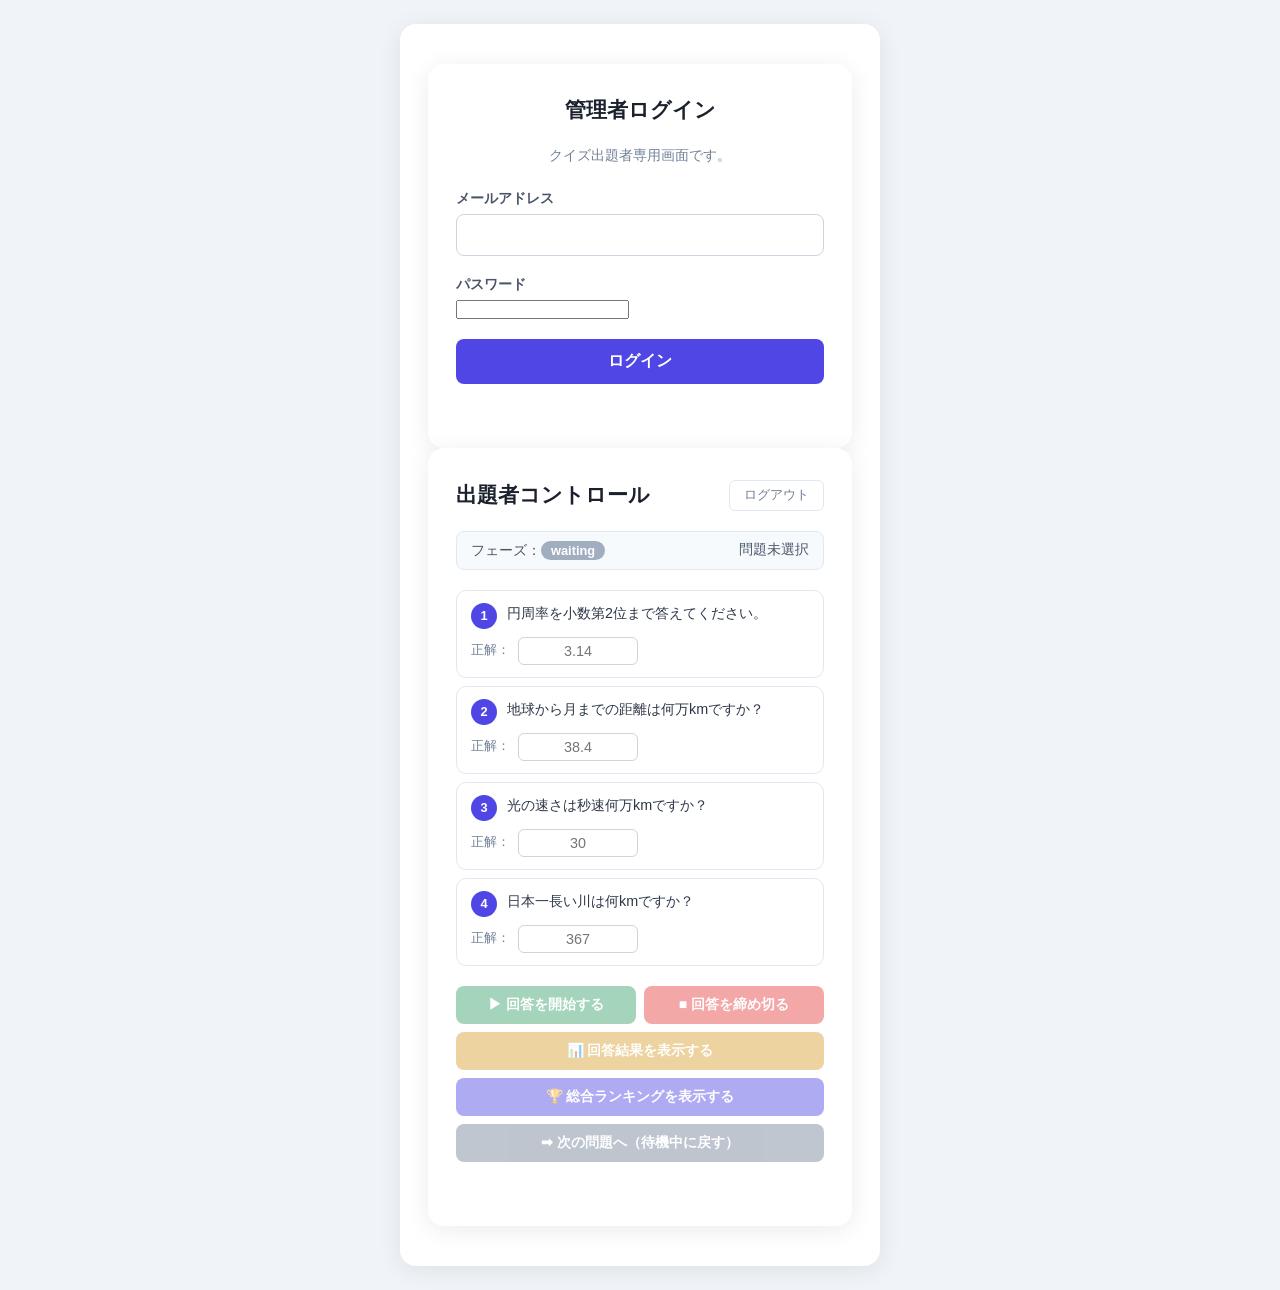
==== admin.html @ 6c7b7434 "ログイン機能" ====
<!DOCTYPE html>
<html lang="ja">
<head>
  <meta charset="UTF-8" />
  <meta name="viewport" content="width=device-width, initial-scale=1.0" />
  <title>クイズ管理</title>
  <link rel="stylesheet" href="style.css" />
</head>
<body>
  <div class="container" style="align-items:flex-start">

    <!-- ログイン画面 -->
    <div id="login-screen" class="admin-wrap">
      <h1>管理者ログイン</h1>
      <p class="sub-text" style="margin-bottom:24px">クイズ出題者専用画面です。</p>
      <form id="login-form" novalidate>
        <div class="field">
          <label for="login-email">メールアドレス</label>
          <input type="email" id="login-email" autocomplete="email" required />
        </div>
        <div class="field">
          <label for="login-password">パスワード</label>
          <input type="password" id="login-password" autocomplete="current-password" required />
        </div>
        <button type="submit" class="btn-primary">ログイン</button>
        <p id="login-error" class="message error" style="margin-top:12px"></p>
      </form>
    </div>

    <!-- 管理コンテンツ（ログイン後に表示） -->
    <div id="admin-content" class="admin-wrap hidden">
      <div class="admin-title-row">
        <h1>出題者コントロール</h1>
        <button id="btn-logout" class="btn-logout">ログアウト</button>
      </div>

      <div class="status-bar">
        <span>フェーズ：<span id="phase-badge" class="phase-badge phase-waiting">waiting</span></span>
        <span id="status-q">問題未選択</span>
      </div>

      <ul class="q-list" id="q-list">
        <li class="q-item" data-num="1" data-text="円周率を小数第2位まで答えてください。">
          <div class="q-item-top">
            <span class="q-num-badge">1</span>
            <span class="q-text-label">円周率を小数第2位まで答えてください。</span>
          </div>
          <div class="correct-input-wrap">
            <label>正解：</label>
            <input type="number" class="correct-val" step="any" placeholder="3.14" />
          </div>
        </li>
        <li class="q-item" data-num="2" data-text="地球から月までの距離は何万kmですか？">
          <div class="q-item-top">
            <span class="q-num-badge">2</span>
            <span class="q-text-label">地球から月までの距離は何万kmですか？</span>
          </div>
          <div class="correct-input-wrap">
            <label>正解：</label>
            <input type="number" class="correct-val" step="any" placeholder="38.4" />
          </div>
        </li>
        <li class="q-item" data-num="3" data-text="光の速さは秒速何万kmですか？">
          <div class="q-item-top">
            <span class="q-num-badge">3</span>
            <span class="q-text-label">光の速さは秒速何万kmですか？</span>
          </div>
          <div class="correct-input-wrap">
            <label>正解：</label>
            <input type="number" class="correct-val" step="any" placeholder="30" />
          </div>
        </li>
        <li class="q-item" data-num="4" data-text="日本一長い川は何kmですか？">
          <div class="q-item-top">
            <span class="q-num-badge">4</span>
            <span class="q-text-label">日本一長い川は何kmですか？</span>
          </div>
          <div class="correct-input-wrap">
            <label>正解：</label>
            <input type="number" class="correct-val" step="any" placeholder="367" />
          </div>
        </li>
      </ul>

      <div class="action-grid">
        <button class="btn btn-open"    id="btn-open"    disabled>▶ 回答を開始する</button>
        <button class="btn btn-close"   id="btn-close"   disabled>■ 回答を締め切る</button>
        <button class="btn btn-results" id="btn-results" disabled>📊 回答結果を表示する</button>
        <button class="btn btn-ranking" id="btn-ranking" disabled>🏆 総合ランキングを表示する</button>
        <button class="btn btn-next"    id="btn-next"    disabled>➡ 次の問題へ（待機中に戻す）</button>
      </div>

      <p class="admin-msg" id="admin-msg"></p>
    </div>

  </div>

  <script src="config.js"></script>
  <script src="auth.js"></script>
  <script src="admin.js"></script>
</body>
</html>
---- style.css ----
*, *::before, *::after { box-sizing: border-box; margin: 0; padding: 0; }

body {
  font-family: 'Helvetica Neue', Arial, 'Hiragino Kaku Gothic ProN', sans-serif;
  background: #f0f4f8;
  min-height: 100vh;
  display: flex;
  align-items: center;
  justify-content: center;
  padding: 24px 16px;
}

.container {
  background: #fff;
  border-radius: 16px;
  box-shadow: 0 4px 24px rgba(0,0,0,.08);
  padding: 40px 28px;
  width: 100%;
  max-width: 480px;
}

/* ---- screens ---- */
.screen { display: block; }
.screen.hidden { display: none; }

/* ---- common ---- */
h1 {
  font-size: 1.4rem;
  font-weight: 700;
  color: #1a202c;
  margin-bottom: 8px;
  text-align: center;
}
h2 { font-size: 1.2rem; font-weight: 700; color: #1a202c; }

.sub-text { font-size: .875rem; color: #718096; text-align: center; margin-bottom: 24px; line-height: 1.6; }
.screen-title { font-size: 1.1rem; font-weight: 600; color: #2d3748; text-align: center; margin-bottom: 8px; }
.nickname-display { font-size: .85rem; color: #a0aec0; text-align: center; margin-top: 12px; }
.big-icon { font-size: 3rem; text-align: center; margin-bottom: 16px; }
.section-label { font-size: .8rem; font-weight: 600; color: #a0aec0; text-transform: uppercase; letter-spacing: .05em; margin-bottom: 8px; }

/* ---- form ---- */
.field { margin-bottom: 20px; }
.field label { display: block; font-size: .875rem; font-weight: 600; color: #4a5568; margin-bottom: 6px; }

input[type="text"],
input[type="email"],
input[type="number"] {
  width: 100%;
  padding: 11px 14px;
  border: 1px solid #cbd5e0;
  border-radius: 8px;
  font-size: 1rem;
  color: #1a202c;
  outline: none;
  transition: border-color .2s, box-shadow .2s;
}
input[type="number"] { font-size: 1.3rem; text-align: center; -moz-appearance: textfield; }
input[type="number"]::-webkit-inner-spin-button,
input[type="number"]::-webkit-outer-spin-button { -webkit-appearance: none; }
input:focus { border-color: #4f46e5; box-shadow: 0 0 0 3px rgba(79,70,229,.15); }

.btn-primary {
  width: 100%;
  padding: 12px;
  background: #4f46e5;
  color: #fff;
  font-size: 1rem;
  font-weight: 600;
  border: none;
  border-radius: 8px;
  cursor: pointer;
  transition: background .2s, opacity .2s;
}
.btn-primary:hover:not(:disabled) { background: #4338ca; }
.btn-primary:disabled { opacity: .55; cursor: not-allowed; }

.message { margin-top: 12px; font-size: .875rem; text-align: center; min-height: 1.4em; }
.message.success { color: #276749; }
.message.error   { color: #c53030; }

/* ---- question screen ---- */
.question-badge {
  display: inline-flex;
  align-items: center;
  background: #4f46e5;
  color: #fff;
  font-weight: 700;
  font-size: .85rem;
  padding: 3px 12px;
  border-radius: 999px;
  margin-bottom: 14px;
}
.question-text { font-size: 1.15rem; font-weight: 600; color: #1a202c; line-height: 1.6; margin-bottom: 24px; }

/* ---- results screen ---- */
.results-header { display: flex; align-items: center; gap: 10px; margin-bottom: 16px; }
.correct-answer-box {
  background: #f0fdf4;
  border: 1px solid #86efac;
  border-radius: 8px;
  padding: 10px 16px;
  font-size: 1rem;
  color: #166534;
  text-align: center;
  margin-bottom: 20px;
}
.correct-answer-box strong { font-size: 1.3rem; }

/* podium: top 3 */
.podium { display: flex; flex-direction: column; gap: 8px; margin-bottom: 20px; }
.podium-item {
  display: flex;
  align-items: center;
  gap: 10px;
  padding: 10px 14px;
  border-radius: 10px;
  font-size: .95rem;
}
.podium-item.rank-1 { background: #fef9c3; border: 1px solid #fde047; }
.podium-item.rank-2 { background: #f1f5f9; border: 1px solid #cbd5e0; }
.podium-item.rank-3 { background: #fff7ed; border: 1px solid #fdba74; }
.podium-medal { font-size: 1.3rem; }
.podium-nick { font-weight: 600; color: #1a202c; flex: 1; }
.podium-value { color: #4a5568; font-size: .875rem; }
.podium-pts { font-weight: 700; color: #4f46e5; white-space: nowrap; }

/* my answer */
.my-answer-box {
  background: #eef2ff;
  border: 1px solid #c7d2fe;
  border-radius: 8px;
  padding: 10px 16px;
  font-size: .9rem;
  color: #3730a3;
  text-align: center;
  margin-bottom: 20px;
}

/* all answers list */
.answer-list { list-style: none; display: flex; flex-direction: column; gap: 4px; }
.answer-list li {
  display: flex;
  align-items: center;
  justify-content: space-between;
  padding: 6px 10px;
  border-radius: 6px;
  font-size: .875rem;
  color: #4a5568;
  background: #f7fafc;
}
.answer-list li.is-me { background: #eef2ff; color: #3730a3; font-weight: 600; }
.answer-diff { color: #a0aec0; font-size: .8rem; }

/* ---- ranking screen ---- */
.ranking-list { list-style: none; display: flex; flex-direction: column; gap: 8px; margin-top: 20px; }
.ranking-list li {
  display: flex;
  align-items: center;
  gap: 12px;
  padding: 12px 14px;
  border-radius: 10px;
  background: #f7fafc;
  font-size: .95rem;
}
.ranking-list li:nth-child(1) { background: #fef9c3; }
.ranking-list li:nth-child(2) { background: #f1f5f9; }
.ranking-list li:nth-child(3) { background: #fff7ed; }
.rank-num { font-weight: 700; color: #718096; width: 24px; text-align: center; }
.rank-nick { font-weight: 600; color: #1a202c; flex: 1; }
.rank-pts { font-weight: 700; color: #4f46e5; }
.rank-me-badge { font-size: .7rem; background: #4f46e5; color: #fff; border-radius: 4px; padding: 1px 6px; }

/* ============================================================
   admin.html
   ============================================================ */
.admin-wrap {
  background: #fff;
  border-radius: 16px;
  box-shadow: 0 4px 24px rgba(0,0,0,.08);
  padding: 32px 28px;
  width: 100%;
  max-width: 580px;
}
.admin-wrap h1 { font-size: 1.3rem; text-align: center; margin-bottom: 20px; }

.status-bar {
  display: flex;
  align-items: center;
  justify-content: space-between;
  background: #f7fafc;
  border: 1px solid #e2e8f0;
  border-radius: 8px;
  padding: 9px 14px;
  margin-bottom: 20px;
  font-size: .875rem;
  color: #4a5568;
}
.phase-badge {
  display: inline-block;
  padding: 2px 10px;
  border-radius: 999px;
  font-size: .8rem;
  font-weight: 700;
  color: #fff;
}
.phase-waiting  { background: #a0aec0; }
.phase-open     { background: #38a169; }
.phase-closed   { background: #e53e3e; }
.phase-results  { background: #d69e2e; }
.phase-ranking  { background: #4f46e5; }

/* question list */
.q-list { list-style: none; display: flex; flex-direction: column; gap: 8px; margin-bottom: 20px; }
.q-item {
  border: 1px solid #e2e8f0;
  border-radius: 10px;
  padding: 12px 14px;
  cursor: pointer;
  transition: border-color .2s, background .2s;
}
.q-item:hover  { border-color: #4f46e5; background: #f5f3ff; }
.q-item.active { border-color: #4f46e5; background: #eef2ff; }
.q-item-top { display: flex; align-items: flex-start; gap: 10px; margin-bottom: 8px; }
.q-num-badge {
  flex-shrink: 0;
  width: 26px; height: 26px;
  background: #4f46e5; color: #fff;
  border-radius: 50%;
  display: flex; align-items: center; justify-content: center;
  font-size: .8rem; font-weight: 700;
}
.q-item.active .q-num-badge { background: #312e81; }
.q-text-label { font-size: .9rem; color: #2d3748; line-height: 1.5; }
.correct-input-wrap { display: flex; align-items: center; gap: 8px; }
.correct-input-wrap label { font-size: .8rem; color: #718096; white-space: nowrap; }
.correct-input-wrap input {
  width: 120px;
  padding: 5px 10px;
  border: 1px solid #cbd5e0;
  border-radius: 6px;
  font-size: .9rem;
  outline: none;
}
.correct-input-wrap input:focus { border-color: #4f46e5; }

/* action buttons */
.action-grid { display: grid; grid-template-columns: 1fr 1fr; gap: 8px; margin-bottom: 12px; }
.btn {
  padding: 10px 8px;
  font-size: .875rem;
  font-weight: 600;
  border: none;
  border-radius: 8px;
  cursor: pointer;
  transition: opacity .2s, background .2s;
  white-space: nowrap;
}
.btn:disabled { opacity: .45; cursor: not-allowed; }
.btn-open    { background: #38a169; color: #fff; }
.btn-open:hover:not(:disabled)    { background: #2f855a; }
.btn-close   { background: #e53e3e; color: #fff; }
.btn-close:hover:not(:disabled)   { background: #c53030; }
.btn-results { background: #d69e2e; color: #fff; grid-column: 1 / -1; }
.btn-results:hover:not(:disabled) { background: #b7791f; }
.btn-ranking { background: #4f46e5; color: #fff; grid-column: 1 / -1; }
.btn-ranking:hover:not(:disabled) { background: #4338ca; }
.btn-next    { background: #718096; color: #fff; grid-column: 1 / -1; }
.btn-next:hover:not(:disabled)    { background: #4a5568; }

.admin-msg { font-size: .875rem; color: #718096; text-align: center; min-height: 1.4em; margin-top: 4px; }

.admin-title-row {
  display: flex;
  align-items: center;
  justify-content: space-between;
  margin-bottom: 20px;
}
.admin-title-row h1 { margin-bottom: 0; }

.btn-logout {
  padding: 6px 14px;
  background: none;
  border: 1px solid #e2e8f0;
  border-radius: 6px;
  font-size: .8rem;
  color: #718096;
  cursor: pointer;
  transition: border-color .2s, color .2s;
}
.btn-logout:hover { border-color: #e53e3e; color: #e53e3e; }

/* ============================================================
   bingo.html
   ============================================================ */
.bingo-top {
  display: flex;
  align-items: center;
  justify-content: space-between;
  margin-bottom: 10px;
}

.bingo-player-name {
  font-size: .85rem;
  color: #718096;
}

/* BINGO ヘッダー */
.bingo-header {
  display: grid;
  grid-template-columns: repeat(5, 1fr);
  gap: 4px;
  margin-bottom: 4px;
}
.bingo-header span {
  text-align: center;
  font-size: 1.1rem;
  font-weight: 800;
  color: #4f46e5;
  padding: 4px 0;
}

/* 5×5 グリッド */
.bingo-grid {
  display: grid;
  grid-template-columns: repeat(5, 1fr);
  gap: 4px;
}

.bingo-cell {
  aspect-ratio: 1;
  display: flex;
  align-items: center;
  justify-content: center;
  font-size: clamp(.75rem, 3.5vw, 1rem);
  font-weight: 600;
  border-radius: 8px;
  background: #f7fafc;
  border: 2px solid #e2e8f0;
  color: #2d3748;
  cursor: default;
  transition: background .25s, border-color .25s, color .25s, transform .15s;
  user-select: none;
}

.bingo-cell.free {
  background: #eef2ff;
  border-color: #c7d2fe;
  color: #4f46e5;
  font-size: clamp(.6rem, 2.8vw, .8rem);
}

.bingo-cell.marked {
  background: #4f46e5;
  border-color: #4f46e5;
  color: #fff;
}

.bingo-cell.marked.free {
  background: #4f46e5;
  border-color: #312e81;
  color: #fff;
}

.bingo-cell.just-marked {
  animation: pop .35s ease;
}

@keyframes pop {
  0%   { transform: scale(1); }
  40%  { transform: scale(1.25); }
  100% { transform: scale(1); }
}

/* ステータスバッジ（リーチ／ビンゴ） */
.bingo-status-badge {
  font-size: .85rem;
  font-weight: 700;
  padding: 4px 12px;
  border-radius: 999px;
  white-space: nowrap;
}
.bingo-status-badge.reach  { background: #fef3c7; color: #92400e; }
.bingo-status-badge.bingo  { background: #dcfce7; color: #166534; animation: glow 1s ease infinite alternate; }

@keyframes glow {
  from { box-shadow: 0 0 4px #4ade80; }
  to   { box-shadow: 0 0 14px #16a34a; }
}

/* 最新抽選番号 */
.last-draw-box {
  margin-top: 14px;
  text-align: center;
  font-size: .9rem;
  color: #718096;
}
.last-draw-box strong {
  font-size: 1.4rem;
  color: #4f46e5;
  margin-left: 4px;
}

/* ============================================================
   bingo-admin.html
   ============================================================ */
.ba-current-box {
  text-align: center;
  background: #f7fafc;
  border: 1px solid #e2e8f0;
  border-radius: 12px;
  padding: 20px 16px;
  margin-bottom: 16px;
}
.ba-current-label { font-size: .8rem; color: #a0aec0; margin-bottom: 6px; }
.ba-current-num {
  font-size: 4rem;
  font-weight: 800;
  color: #4f46e5;
  line-height: 1;
  min-height: 4.5rem;
  display: flex;
  align-items: center;
  justify-content: center;
}
.ba-drawn-count { font-size: .85rem; color: #718096; margin-top: 8px; }

.ba-draw-btn { margin-bottom: 20px; font-size: 1.05rem; padding: 14px; }

/* 全番号グリッド */
.ba-grid-wrap {
  margin-bottom: 16px;
  overflow-x: auto;
}
.ba-col-headers {
  display: grid;
  grid-template-columns: repeat(5, 1fr);
  gap: 3px;
  margin-bottom: 3px;
}
.ba-col-headers span {
  text-align: center;
  font-weight: 800;
  font-size: .95rem;
  padding: 3px 0;
}
.ba-col-headers span:nth-child(1) { color: #3b82f6; }
.ba-col-headers span:nth-child(2) { color: #8b5cf6; }
.ba-col-headers span:nth-child(3) { color: #ef4444; }
.ba-col-headers span:nth-child(4) { color: #f59e0b; }
.ba-col-headers span:nth-child(5) { color: #10b981; }

.ba-num-grid {
  display: grid;
  grid-template-columns: repeat(5, 1fr);
  gap: 3px;
}
.ba-num-cell {
  aspect-ratio: 1;
  display: flex;
  align-items: center;
  justify-content: center;
  font-size: clamp(.65rem, 2.5vw, .85rem);
  font-weight: 600;
  border-radius: 6px;
  border: 1px solid #e2e8f0;
  color: #4a5568;
  transition: background .2s, color .2s, border-color .2s;
}
.ba-num-cell.ba-b { background: #eff6ff; border-color: #bfdbfe; }
.ba-num-cell.ba-i { background: #f5f3ff; border-color: #ddd6fe; }
.ba-num-cell.ba-n { background: #fff1f2; border-color: #fecdd3; }
.ba-num-cell.ba-g { background: #fffbeb; border-color: #fde68a; }
.ba-num-cell.ba-o { background: #f0fdf4; border-color: #bbf7d0; }

.ba-num-cell.drawn {
  background: #1e1b4b;
  border-color: #1e1b4b;
  color: #fff;
}

.ba-reset-btn {
  width: 100%;
  padding: 10px;
  background: none;
  border: 1px solid #e2e8f0;
  border-radius: 8px;
  color: #a0aec0;
  font-size: .875rem;
  font-weight: 600;
  cursor: pointer;
  transition: border-color .2s, color .2s;
}
.ba-reset-btn:hover { border-color: #e53e3e; color: #e53e3e; }
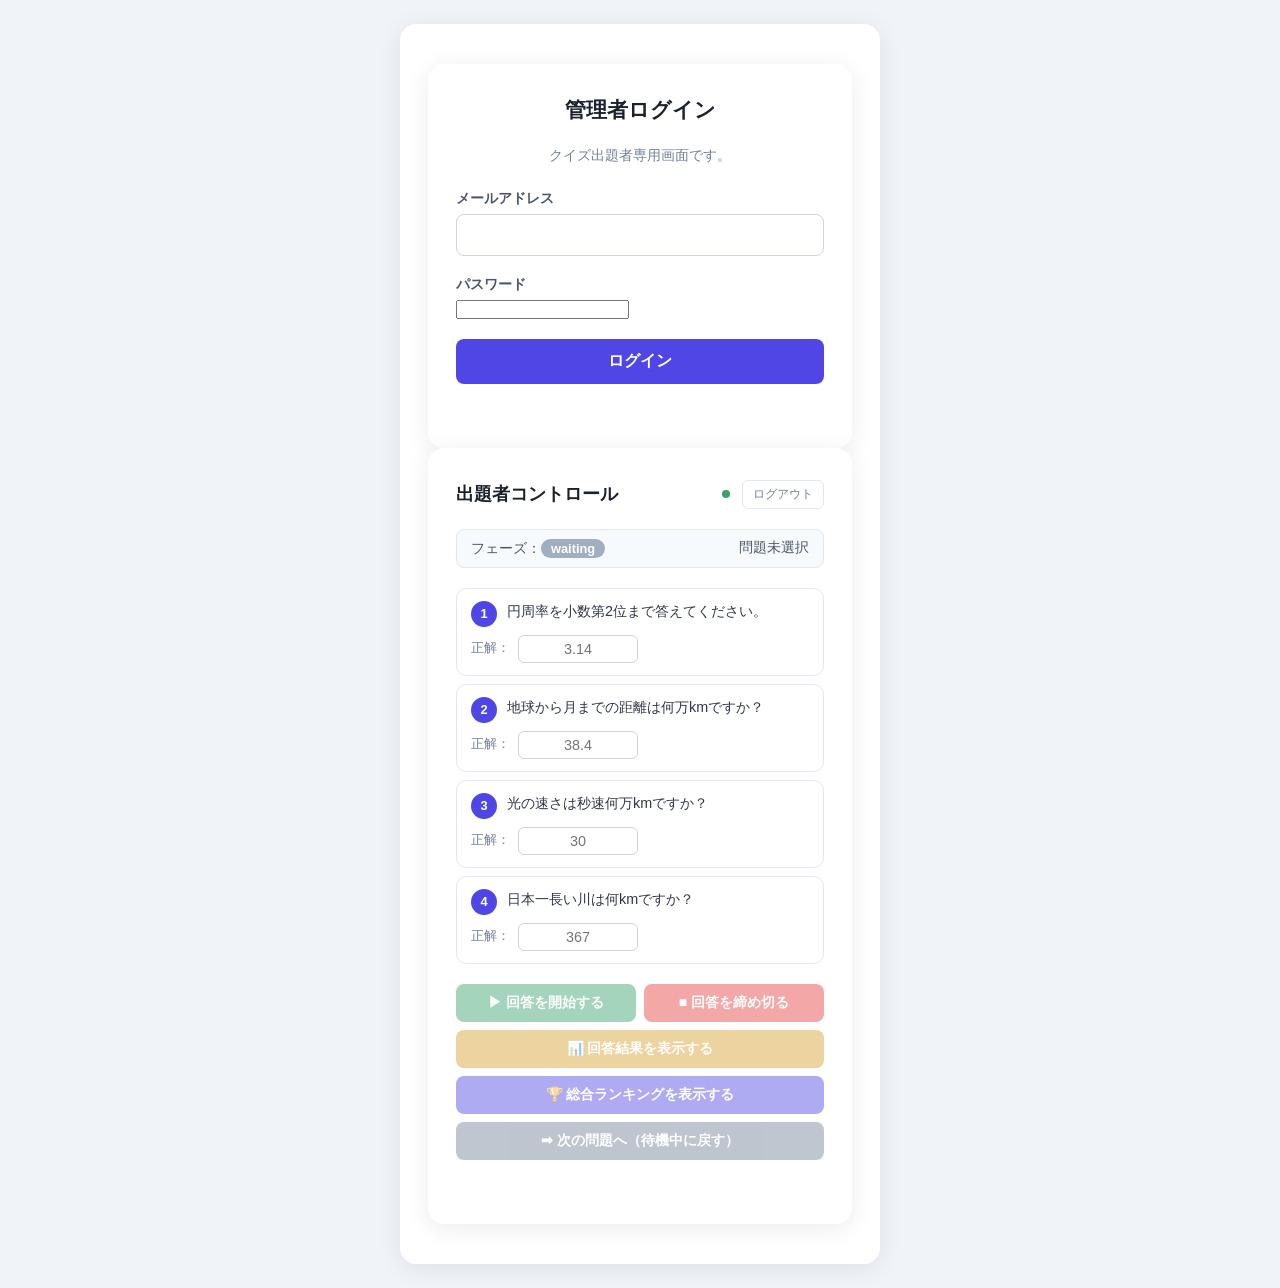
==== commit 905473a9: "デザインを少し改善" ====
--- a/admin.html
+++ b/admin.html
@@ -31,7 +31,11 @@
     <div id="admin-content" class="admin-wrap hidden">
       <div class="admin-title-row">
         <h1>出題者コントロール</h1>
-        <button id="btn-logout" class="btn-logout">ログアウト</button>
+        <div class="auth-info">
+          <span class="auth-dot"></span>
+          <span id="auth-email" class="auth-email"></span>
+          <button id="btn-logout" class="btn-logout">ログアウト</button>
+        </div>
       </div>
 
       <div class="status-bar">
--- a/style.css
+++ b/style.css
@@ -275,20 +275,78 @@
   align-items: center;
   justify-content: space-between;
   margin-bottom: 20px;
-}
-.admin-title-row h1 { margin-bottom: 0; }
+  gap: 8px;
+}
+.admin-title-row h1 { margin-bottom: 0; font-size: 1.1rem; }
+
+/* ログイン状態表示 */
+.auth-info {
+  display: flex;
+  align-items: center;
+  gap: 6px;
+  flex-shrink: 0;
+}
+.auth-dot {
+  width: 8px;
+  height: 8px;
+  border-radius: 50%;
+  background: #38a169;
+  flex-shrink: 0;
+}
+.auth-email {
+  font-size: .75rem;
+  color: #718096;
+  max-width: 130px;
+  overflow: hidden;
+  text-overflow: ellipsis;
+  white-space: nowrap;
+}
 
 .btn-logout {
-  padding: 6px 14px;
+  padding: 5px 10px;
   background: none;
   border: 1px solid #e2e8f0;
   border-radius: 6px;
-  font-size: .8rem;
+  font-size: .75rem;
   color: #718096;
   cursor: pointer;
+  white-space: nowrap;
   transition: border-color .2s, color .2s;
 }
 .btn-logout:hover { border-color: #e53e3e; color: #e53e3e; }
+
+/* ビンゴ・リーチ通知パネル */
+.ba-notifications {
+  display: grid;
+  grid-template-columns: 1fr 1fr;
+  gap: 8px;
+  margin-bottom: 16px;
+}
+.ba-notify-section {
+  border: 1px solid #e2e8f0;
+  border-radius: 10px;
+  padding: 10px 12px;
+  min-height: 80px;
+}
+.ba-notify-title {
+  font-size: .8rem;
+  font-weight: 700;
+  color: #4a5568;
+  margin-bottom: 6px;
+}
+.ba-notify-empty {
+  font-size: .8rem;
+  color: #a0aec0;
+}
+.ba-notify-item {
+  font-size: .8rem;
+  font-weight: 600;
+  padding: 3px 8px;
+  border-radius: 6px;
+  margin-bottom: 4px;
+}
+.ba-notify-bingo { background: #fef9c3; color: #854d0e; }
+.ba-notify-reach { background: #fff7ed; color: #9a3412; }
 
 /* ============================================================
    bingo.html
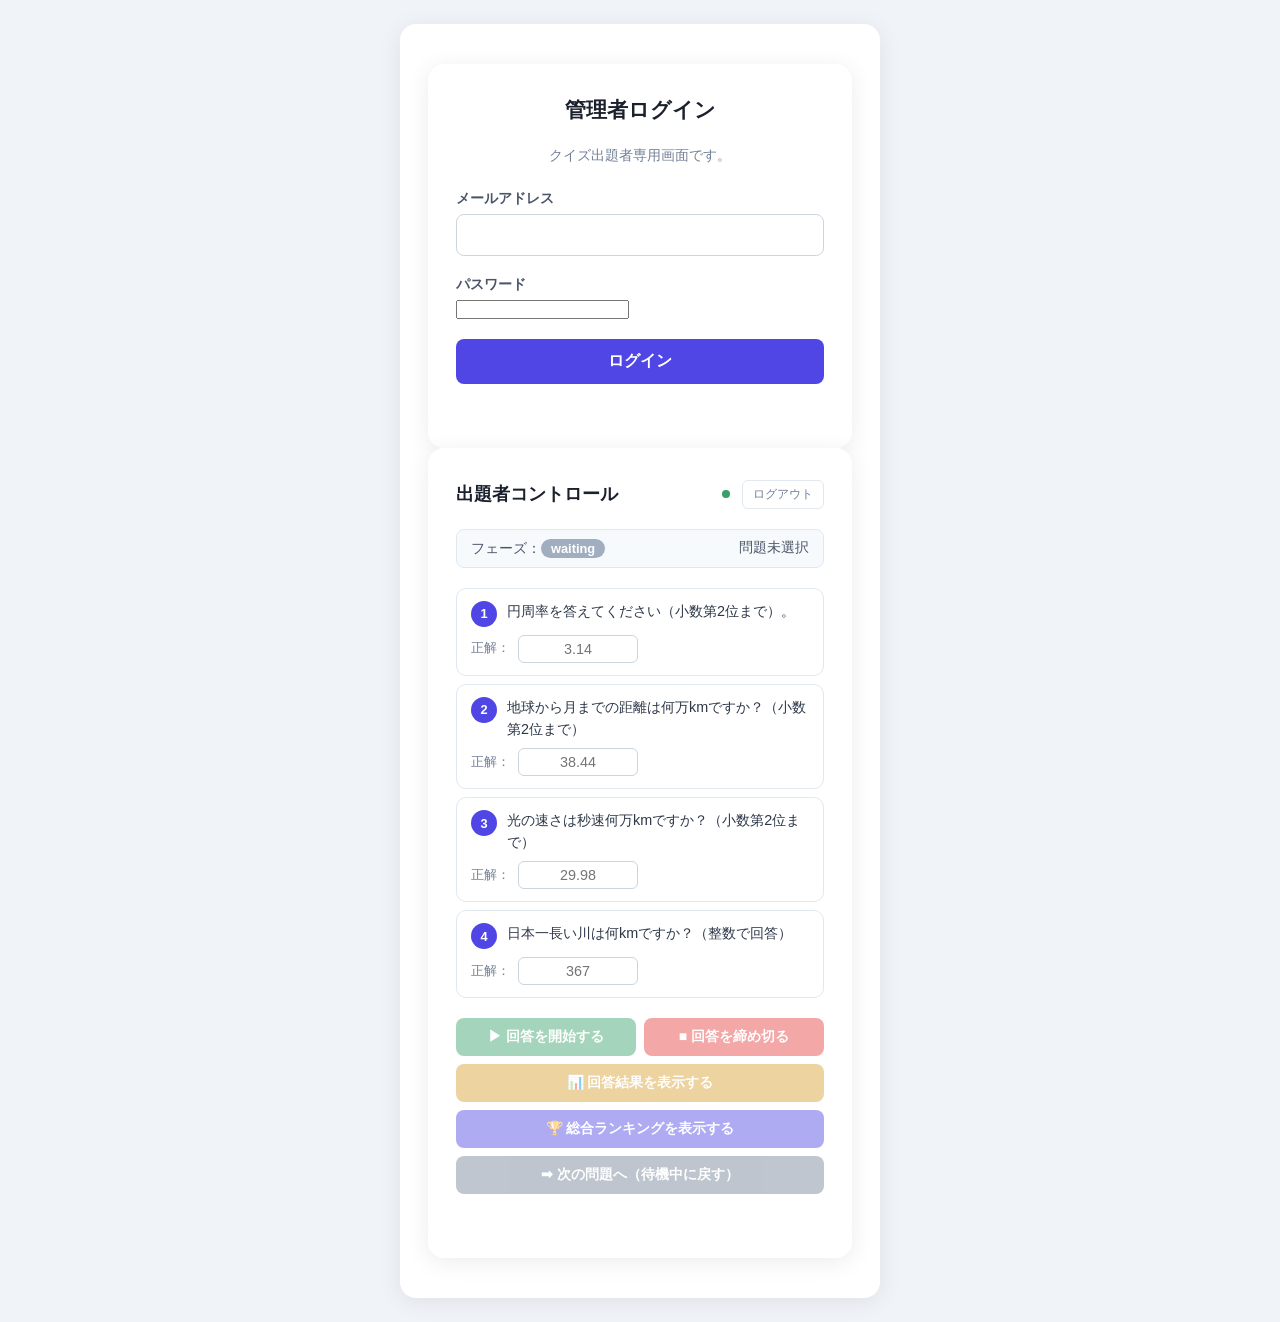
==== commit 32bdd5b3: "問題文の修正" ====
--- a/admin.html
+++ b/admin.html
@@ -44,40 +44,40 @@
       </div>
 
       <ul class="q-list" id="q-list">
-        <li class="q-item" data-num="1" data-text="円周率を小数第2位まで答えてください。">
+        <li class="q-item" data-num="1" data-text="円周率を小数第2位まで答えてください（小数第2位まで）。">
           <div class="q-item-top">
             <span class="q-num-badge">1</span>
-            <span class="q-text-label">円周率を小数第2位まで答えてください。</span>
+            <span class="q-text-label">円周率を答えてください（小数第2位まで）。</span>
           </div>
           <div class="correct-input-wrap">
             <label>正解：</label>
             <input type="number" class="correct-val" step="any" placeholder="3.14" />
           </div>
         </li>
-        <li class="q-item" data-num="2" data-text="地球から月までの距離は何万kmですか？">
+        <li class="q-item" data-num="2" data-text="地球から月までの距離は何万kmですか？（小数第2位まで）">
           <div class="q-item-top">
             <span class="q-num-badge">2</span>
-            <span class="q-text-label">地球から月までの距離は何万kmですか？</span>
+            <span class="q-text-label">地球から月までの距離は何万kmですか？（小数第2位まで）</span>
           </div>
           <div class="correct-input-wrap">
             <label>正解：</label>
-            <input type="number" class="correct-val" step="any" placeholder="38.4" />
+            <input type="number" class="correct-val" step="any" placeholder="38.44" />
           </div>
         </li>
-        <li class="q-item" data-num="3" data-text="光の速さは秒速何万kmですか？">
+        <li class="q-item" data-num="3" data-text="光の速さは秒速何万kmですか？（小数第2位まで）">
           <div class="q-item-top">
             <span class="q-num-badge">3</span>
-            <span class="q-text-label">光の速さは秒速何万kmですか？</span>
+            <span class="q-text-label">光の速さは秒速何万kmですか？（小数第2位まで）</span>
           </div>
           <div class="correct-input-wrap">
             <label>正解：</label>
-            <input type="number" class="correct-val" step="any" placeholder="30" />
+            <input type="number" class="correct-val" step="any" placeholder="29.98" />
           </div>
         </li>
-        <li class="q-item" data-num="4" data-text="日本一長い川は何kmですか？">
+        <li class="q-item" data-num="4" data-text="日本一長い川は何kmですか？（整数で回答）">
           <div class="q-item-top">
             <span class="q-num-badge">4</span>
-            <span class="q-text-label">日本一長い川は何kmですか？</span>
+            <span class="q-text-label">日本一長い川は何kmですか？（整数で回答）</span>
           </div>
           <div class="correct-input-wrap">
             <label>正解：</label>
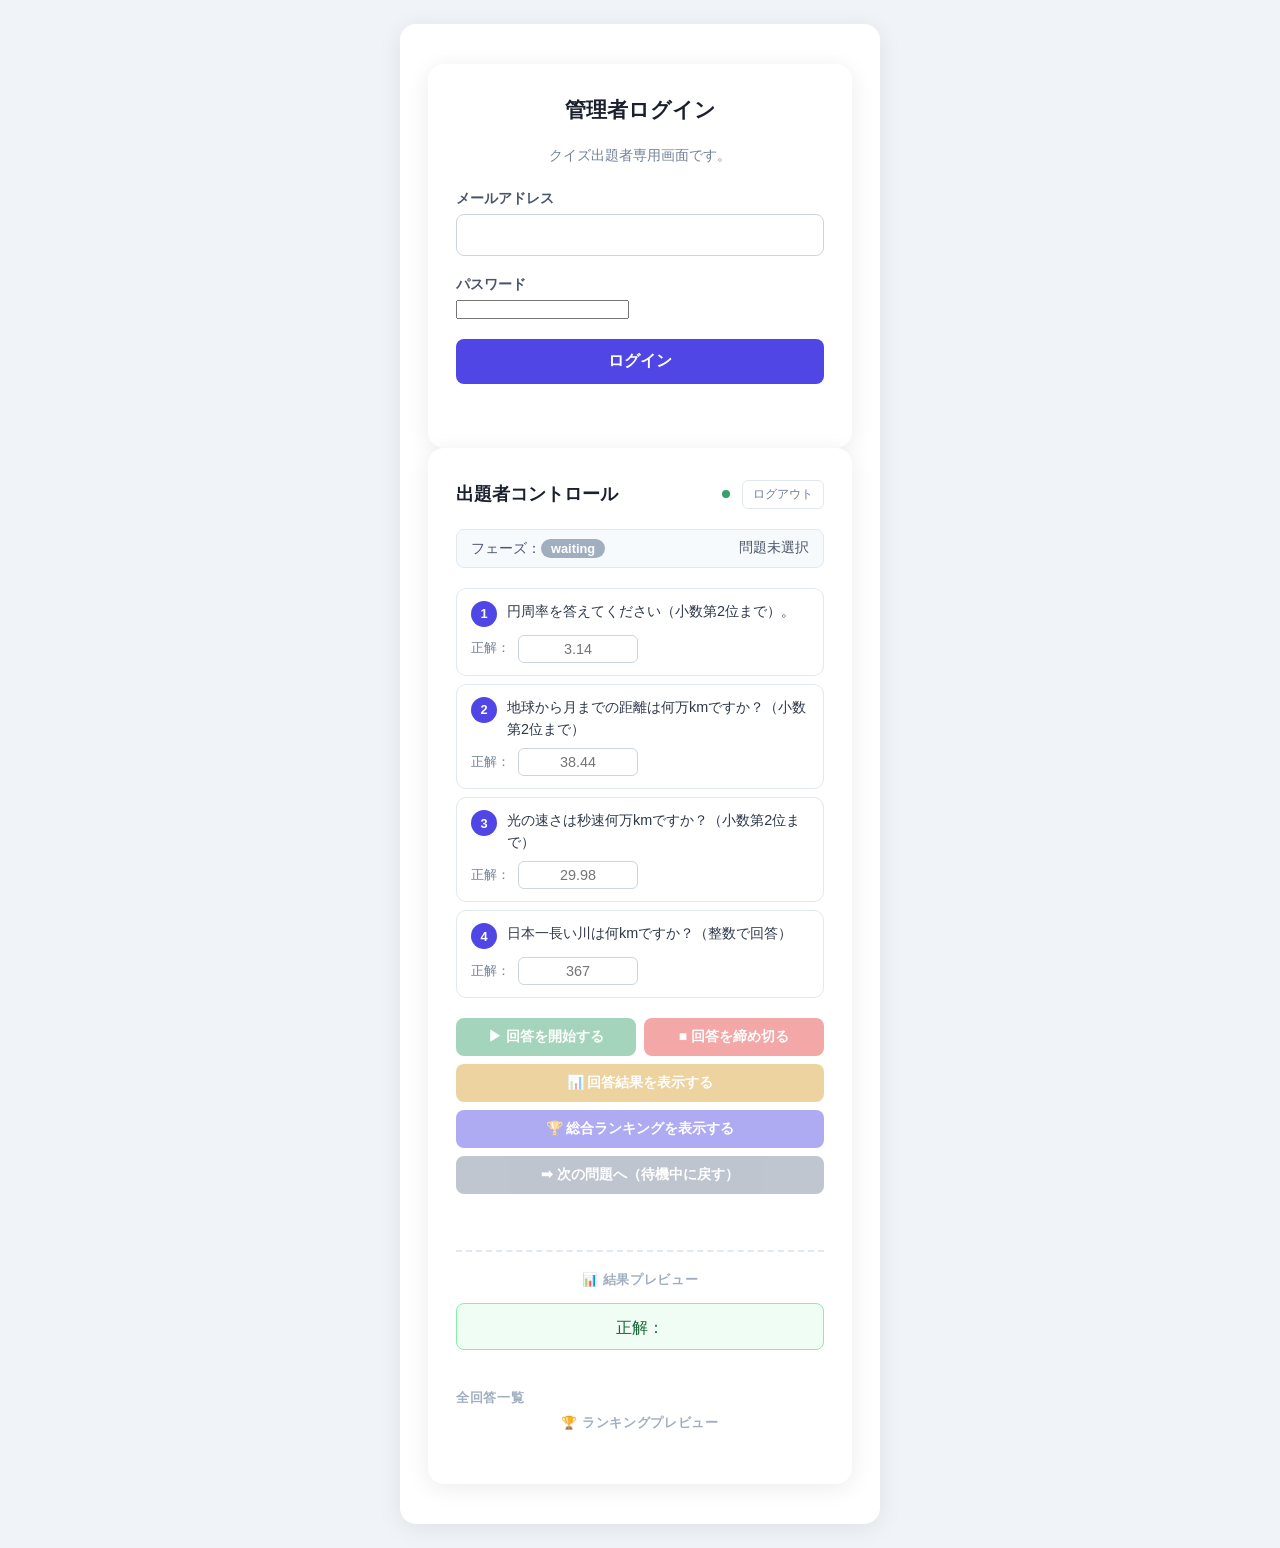
==== commit 2373aea6: "管理者画面修正" ====
--- a/admin.html
+++ b/admin.html
@@ -7,48 +7,67 @@
   <link rel="stylesheet" href="style.css" />
 </head>
 <body>
+  <!--
+    align-items:flex-start: 管理画面はカードを上揃えにする
+    （index.html は中央揃えだが、管理画面は縦に長いので上揃えが自然）
+  -->
   <div class="container" style="align-items:flex-start">
 
-    <!-- ログイン画面 -->
+    <!-- ===== ログイン画面 =====
+         ページを開いたときに最初に表示される。
+         auth.js がログイン済みを確認したら自動的に hidden になる -->
     <div id="login-screen" class="admin-wrap">
       <h1>管理者ログイン</h1>
       <p class="sub-text" style="margin-bottom:24px">クイズ出題者専用画面です。</p>
       <form id="login-form" novalidate>
         <div class="field">
           <label for="login-email">メールアドレス</label>
+          <!-- autocomplete="email": ブラウザのオートフィル（自動入力）を有効にする -->
           <input type="email" id="login-email" autocomplete="email" required />
         </div>
         <div class="field">
           <label for="login-password">パスワード</label>
+          <!-- autocomplete="current-password": パスワードマネージャーが使えるようにする -->
           <input type="password" id="login-password" autocomplete="current-password" required />
         </div>
         <button type="submit" class="btn-primary">ログイン</button>
+        <!-- ログイン失敗時のエラーメッセージ表示エリア -->
         <p id="login-error" class="message error" style="margin-top:12px"></p>
       </form>
     </div>
 
-    <!-- 管理コンテンツ（ログイン後に表示） -->
+    <!-- ===== 管理コンテンツ（ログイン後に表示） =====
+         初期状態は hidden。ログイン成功後に auth.js が hidden を外す -->
     <div id="admin-content" class="admin-wrap hidden">
+
+      <!-- タイトル行：左に見出し、右にログイン状態を表示 -->
       <div class="admin-title-row">
         <h1>出題者コントロール</h1>
+        <!-- ログイン状態インジケーター（緑ドット＋メールアドレス＋ログアウトボタン） -->
         <div class="auth-info">
-          <span class="auth-dot"></span>
-          <span id="auth-email" class="auth-email"></span>
+          <span class="auth-dot"></span><!-- 緑の丸（ログイン中を示す） -->
+          <span id="auth-email" class="auth-email"></span><!-- JS がメールアドレスを入れる -->
           <button id="btn-logout" class="btn-logout">ログアウト</button>
         </div>
       </div>
 
+      <!-- 現在のフェーズ（状態）と選択中の問題番号を表示するバー -->
       <div class="status-bar">
         <span>フェーズ：<span id="phase-badge" class="phase-badge phase-waiting">waiting</span></span>
         <span id="status-q">問題未選択</span>
       </div>
 
+      <!-- ===== 問題リスト =====
+           各 li をクリックすると選択状態になる。
+           data-num: 問題番号（JS が参照する）
+           data-text: 問題文（JS が Supabase に送る） -->
       <ul class="q-list" id="q-list">
         <li class="q-item" data-num="1" data-text="円周率を小数第2位まで答えてください（小数第2位まで）。">
           <div class="q-item-top">
             <span class="q-num-badge">1</span>
             <span class="q-text-label">円周率を答えてください（小数第2位まで）。</span>
           </div>
+          <!-- 正解の数値をここに入力する。JS が読み取ってポイント計算に使う -->
           <div class="correct-input-wrap">
             <label>正解：</label>
             <input type="number" class="correct-val" step="any" placeholder="3.14" />
@@ -86,19 +105,57 @@
         </li>
       </ul>
 
+      <!-- ===== 操作ボタン群 =====
+           フェーズに応じて JS が有効/無効を切り替える。
+           初期状態はすべて disabled（問題を選択するまで押せない） -->
       <div class="action-grid">
+        <!-- 回答受付を開始 → フェーズを "open" に変更 -->
         <button class="btn btn-open"    id="btn-open"    disabled>▶ 回答を開始する</button>
+        <!-- 回答を締め切る → フェーズを "closed" に変更 -->
         <button class="btn btn-close"   id="btn-close"   disabled>■ 回答を締め切る</button>
+        <!-- ポイント集計して結果表示 → フェーズを "results" に変更 -->
         <button class="btn btn-results" id="btn-results" disabled>📊 回答結果を表示する</button>
+        <!-- 総合ランキング表示 → フェーズを "ranking" に変更 -->
         <button class="btn btn-ranking" id="btn-ranking" disabled>🏆 総合ランキングを表示する</button>
+        <!-- 次の問題へ → フェーズを "waiting" に戻す -->
         <button class="btn btn-next"    id="btn-next"    disabled>➡ 次の問題へ（待機中に戻す）</button>
       </div>
 
+      <!-- JS が操作結果のメッセージ（「集計完了！」など）を表示する場所 -->
       <p class="admin-msg" id="admin-msg"></p>
+
+      <!-- ===== 結果プレビュー =====
+           「結果を表示」または「総合ランキングを表示」を押したときに
+           参加者と同じ内容を管理者画面にも表示する -->
+      <div id="admin-preview" class="admin-preview hidden">
+        <!-- 問題結果（results フェーズ） -->
+        <div id="admin-results-preview" class="hidden">
+          <p class="admin-preview-label">📊 結果プレビュー</p>
+          <div class="correct-answer-box">
+            正解：<strong id="adm-res-correct"></strong>
+          </div>
+          <div id="adm-res-podium" class="podium"></div>
+          <div class="all-answers-wrap">
+            <p class="section-label">全回答一覧</p>
+            <ul id="adm-res-all-answers" class="answer-list"></ul>
+          </div>
+        </div>
+        <!-- 総合ランキング（ranking フェーズ） -->
+        <div id="admin-ranking-preview" class="hidden">
+          <p class="admin-preview-label">🏆 ランキングプレビュー</p>
+          <ol id="adm-ranking-list" class="ranking-list"></ol>
+        </div>
+      </div>
     </div>
 
   </div>
 
+  <!--
+    config.js: Supabase の URL と API キー
+    auth.js: ログイン・ログアウト処理（両管理画面で共通）
+    admin.js: クイズ管理の動作ロジック
+    ※ 読み込み順が重要。config.js → auth.js → admin.js の順にする
+  -->
   <script src="config.js"></script>
   <script src="auth.js"></script>
   <script src="admin.js"></script>
--- a/style.css
+++ b/style.css
@@ -1,29 +1,49 @@
+/* ============================================================
+   style.css — 全画面共通スタイル
+   （index.html / admin.html / bingo.html / bingo-admin.html）
+
+   CSS の基本：
+     セレクター { プロパティ: 値; }
+   セレクターで「どの要素か」を指定し、プロパティで「見た目」を指定する。
+   クラス（.名前）は HTML の class="名前" に対応する。
+   id（#名前）は HTML の id="名前" に対応する。
+   ============================================================ */
+
+/* すべての要素のデフォルト余白をリセットする
+   box-sizing: border-box にすると padding や border を
+   width/height に含めて計算するので、レイアウトが計算しやすくなる */
 *, *::before, *::after { box-sizing: border-box; margin: 0; padding: 0; }
 
+/* body: ページ全体の背景と中央揃えレイアウト
+   display: flex + align-items/justify-content: center で
+   縦横中央に配置する（フレックスボックスレイアウト） */
 body {
   font-family: 'Helvetica Neue', Arial, 'Hiragino Kaku Gothic ProN', sans-serif;
-  background: #f0f4f8;
-  min-height: 100vh;
-  display: flex;
-  align-items: center;
-  justify-content: center;
-  padding: 24px 16px;
-}
-
+  background: #f0f4f8; /* 薄い青灰色の背景 */
+  min-height: 100vh;   /* ページの高さを画面いっぱいにする */
+  display: flex;
+  align-items: center;     /* 縦方向：中央 */
+  justify-content: center; /* 横方向：中央 */
+  padding: 24px 16px;      /* 上下 24px・左右 16px の余白 */
+}
+
+/* 白いカード型のコンテナ（全画面共通の外枠） */
 .container {
   background: #fff;
-  border-radius: 16px;
-  box-shadow: 0 4px 24px rgba(0,0,0,.08);
+  border-radius: 16px; /* 角を丸くする */
+  box-shadow: 0 4px 24px rgba(0,0,0,.08); /* 薄い影でカードっぽく見せる */
   padding: 40px 28px;
   width: 100%;
-  max-width: 480px;
-}
-
-/* ---- screens ---- */
+  max-width: 480px; /* スマホで見やすい最大幅 */
+}
+
+/* ---- 画面の表示/非表示 ----
+   .hidden クラスが付くと display:none で非表示になる。
+   JS が classList.add/remove('hidden') で切り替える。 */
 .screen { display: block; }
 .screen.hidden { display: none; }
 
-/* ---- common ---- */
+/* ---- 見出し・テキスト ---- */
 h1 {
   font-size: 1.4rem;
   font-weight: 700;
@@ -36,13 +56,14 @@
 .sub-text { font-size: .875rem; color: #718096; text-align: center; margin-bottom: 24px; line-height: 1.6; }
 .screen-title { font-size: 1.1rem; font-weight: 600; color: #2d3748; text-align: center; margin-bottom: 8px; }
 .nickname-display { font-size: .85rem; color: #a0aec0; text-align: center; margin-top: 12px; }
-.big-icon { font-size: 3rem; text-align: center; margin-bottom: 16px; }
+.big-icon { font-size: 3rem; text-align: center; margin-bottom: 16px; } /* ⏳ などの絵文字 */
 .section-label { font-size: .8rem; font-weight: 600; color: #a0aec0; text-transform: uppercase; letter-spacing: .05em; margin-bottom: 8px; }
 
-/* ---- form ---- */
+/* ---- フォーム ---- */
 .field { margin-bottom: 20px; }
 .field label { display: block; font-size: .875rem; font-weight: 600; color: #4a5568; margin-bottom: 6px; }
 
+/* テキスト・メール・数値の入力欄を統一スタイルにする */
 input[type="text"],
 input[type="email"],
 input[type="number"] {
@@ -52,18 +73,22 @@
   border-radius: 8px;
   font-size: 1rem;
   color: #1a202c;
-  outline: none;
-  transition: border-color .2s, box-shadow .2s;
-}
+  outline: none; /* フォーカス時のブラウザデフォルト枠を消す */
+  transition: border-color .2s, box-shadow .2s; /* 色の変化をなめらかにする */
+}
+/* 数値入力は大きめに中央揃えで表示 */
 input[type="number"] { font-size: 1.3rem; text-align: center; -moz-appearance: textfield; }
+/* ブラウザ標準の数値スピナー（上下矢印）を非表示にする */
 input[type="number"]::-webkit-inner-spin-button,
 input[type="number"]::-webkit-outer-spin-button { -webkit-appearance: none; }
+/* フォーカス時（選択中）に紫の枠線とぼかし光を表示 */
 input:focus { border-color: #4f46e5; box-shadow: 0 0 0 3px rgba(79,70,229,.15); }
 
+/* メインのボタン（参加する・送信するなど） */
 .btn-primary {
   width: 100%;
   padding: 12px;
-  background: #4f46e5;
+  background: #4f46e5; /* インディゴ色 */
   color: #fff;
   font-size: 1rem;
   font-weight: 600;
@@ -72,14 +97,19 @@
   cursor: pointer;
   transition: background .2s, opacity .2s;
 }
-.btn-primary:hover:not(:disabled) { background: #4338ca; }
-.btn-primary:disabled { opacity: .55; cursor: not-allowed; }
-
+.btn-primary:hover:not(:disabled) { background: #4338ca; } /* ホバー時に少し暗くなる */
+.btn-primary:disabled { opacity: .55; cursor: not-allowed; } /* 無効時は薄く・カーソルを変える */
+
+/* メッセージ表示エリア（送信中・エラーなど） */
 .message { margin-top: 12px; font-size: .875rem; text-align: center; min-height: 1.4em; }
-.message.success { color: #276749; }
-.message.error   { color: #c53030; }
-
-/* ---- question screen ---- */
+.message.success { color: #276749; } /* 成功：緑 */
+.message.error   { color: #c53030; } /* エラー：赤 */
+
+/* ============================================================
+   クイズ参加画面（index.html）専用スタイル
+   ============================================================ */
+
+/* 「Q1」などの問題番号バッジ */
 .question-badge {
   display: inline-flex;
   align-items: center;
@@ -88,13 +118,15 @@
   font-weight: 700;
   font-size: .85rem;
   padding: 3px 12px;
-  border-radius: 999px;
+  border-radius: 999px; /* 完全な丸（ピル型） */
   margin-bottom: 14px;
 }
 .question-text { font-size: 1.15rem; font-weight: 600; color: #1a202c; line-height: 1.6; margin-bottom: 24px; }
 
-/* ---- results screen ---- */
+/* 結果発表：ヘッダー（バッジ＋「結果発表！」） */
 .results-header { display: flex; align-items: center; gap: 10px; margin-bottom: 16px; }
+
+/* 正解ボックス（緑色の枠） */
 .correct-answer-box {
   background: #f0fdf4;
   border: 1px solid #86efac;
@@ -107,7 +139,7 @@
 }
 .correct-answer-box strong { font-size: 1.3rem; }
 
-/* podium: top 3 */
+/* 表彰台（上位3名） */
 .podium { display: flex; flex-direction: column; gap: 8px; margin-bottom: 20px; }
 .podium-item {
   display: flex;
@@ -117,15 +149,15 @@
   border-radius: 10px;
   font-size: .95rem;
 }
-.podium-item.rank-1 { background: #fef9c3; border: 1px solid #fde047; }
-.podium-item.rank-2 { background: #f1f5f9; border: 1px solid #cbd5e0; }
-.podium-item.rank-3 { background: #fff7ed; border: 1px solid #fdba74; }
-.podium-medal { font-size: 1.3rem; }
-.podium-nick { font-weight: 600; color: #1a202c; flex: 1; }
-.podium-value { color: #4a5568; font-size: .875rem; }
-.podium-pts { font-weight: 700; color: #4f46e5; white-space: nowrap; }
-
-/* my answer */
+.podium-item.rank-1 { background: #fef9c3; border: 1px solid #fde047; } /* 金：黄色 */
+.podium-item.rank-2 { background: #f1f5f9; border: 1px solid #cbd5e0; } /* 銀：グレー */
+.podium-item.rank-3 { background: #fff7ed; border: 1px solid #fdba74; } /* 銅：オレンジ */
+.podium-medal  { font-size: 1.3rem; }
+.podium-nick   { font-weight: 600; color: #1a202c; flex: 1; } /* flex:1 で残りの幅を占める */
+.podium-value  { color: #4a5568; font-size: .875rem; }
+.podium-pts    { font-weight: 700; color: #4f46e5; white-space: nowrap; }
+
+/* 自分の回答ボックス（薄い紫の枠） */
 .my-answer-box {
   background: #eef2ff;
   border: 1px solid #c7d2fe;
@@ -137,22 +169,22 @@
   margin-bottom: 20px;
 }
 
-/* all answers list */
+/* 全回答一覧リスト */
 .answer-list { list-style: none; display: flex; flex-direction: column; gap: 4px; }
 .answer-list li {
   display: flex;
   align-items: center;
-  justify-content: space-between;
+  justify-content: space-between; /* 名前・回答・差分を左右に分散配置 */
   padding: 6px 10px;
   border-radius: 6px;
   font-size: .875rem;
   color: #4a5568;
   background: #f7fafc;
 }
-.answer-list li.is-me { background: #eef2ff; color: #3730a3; font-weight: 600; }
+.answer-list li.is-me { background: #eef2ff; color: #3730a3; font-weight: 600; } /* 自分の行を強調 */
 .answer-diff { color: #a0aec0; font-size: .8rem; }
 
-/* ---- ranking screen ---- */
+/* ランキングリスト */
 .ranking-list { list-style: none; display: flex; flex-direction: column; gap: 8px; margin-top: 20px; }
 .ranking-list li {
   display: flex;
@@ -163,27 +195,47 @@
   background: #f7fafc;
   font-size: .95rem;
 }
-.ranking-list li:nth-child(1) { background: #fef9c3; }
-.ranking-list li:nth-child(2) { background: #f1f5f9; }
-.ranking-list li:nth-child(3) { background: #fff7ed; }
-.rank-num { font-weight: 700; color: #718096; width: 24px; text-align: center; }
-.rank-nick { font-weight: 600; color: #1a202c; flex: 1; }
-.rank-pts { font-weight: 700; color: #4f46e5; }
+/* 上位3位の背景色を変える（nth-child は1番目・2番目・3番目のli） */
+.ranking-list li:nth-child(1) { background: #fef9c3; } /* 1位：金 */
+.ranking-list li:nth-child(2) { background: #f1f5f9; } /* 2位：銀 */
+.ranking-list li:nth-child(3) { background: #fff7ed; } /* 3位：銅 */
+.rank-num      { font-weight: 700; color: #718096; width: 24px; text-align: center; }
+.rank-nick     { font-weight: 600; color: #1a202c; flex: 1; }
+.rank-pts      { font-weight: 700; color: #4f46e5; }
 .rank-me-badge { font-size: .7rem; background: #4f46e5; color: #fff; border-radius: 4px; padding: 1px 6px; }
 
+/* 管理者用プレビューパネル */
+.admin-preview {
+  margin-top: 24px;
+  border-top: 2px dashed #e2e8f0;
+  padding-top: 20px;
+}
+.admin-preview-label {
+  font-size: .8rem;
+  font-weight: 700;
+  color: #a0aec0;
+  text-transform: uppercase;
+  letter-spacing: .05em;
+  margin-bottom: 14px;
+  text-align: center;
+}
+
 /* ============================================================
-   admin.html
+   クイズ管理画面（admin.html）専用スタイル
    ============================================================ */
+
+/* 管理画面専用の白いカード（container より幅が広い） */
 .admin-wrap {
   background: #fff;
   border-radius: 16px;
   box-shadow: 0 4px 24px rgba(0,0,0,.08);
   padding: 32px 28px;
   width: 100%;
-  max-width: 580px;
+  max-width: 580px; /* 参加者画面より少し広め */
 }
 .admin-wrap h1 { font-size: 1.3rem; text-align: center; margin-bottom: 20px; }
 
+/* フェーズ表示バー（「フェーズ：受付中  Q1」など） */
 .status-bar {
   display: flex;
   align-items: center;
@@ -196,6 +248,8 @@
   font-size: .875rem;
   color: #4a5568;
 }
+
+/* フェーズバッジ（「受付中」「締切済」など色分けした丸型ラベル） */
 .phase-badge {
   display: inline-block;
   padding: 2px 10px;
@@ -204,34 +258,38 @@
   font-weight: 700;
   color: #fff;
 }
-.phase-waiting  { background: #a0aec0; }
-.phase-open     { background: #38a169; }
-.phase-closed   { background: #e53e3e; }
-.phase-results  { background: #d69e2e; }
-.phase-ranking  { background: #4f46e5; }
-
-/* question list */
+.phase-waiting  { background: #a0aec0; } /* 待機中：グレー */
+.phase-open     { background: #38a169; } /* 受付中：緑 */
+.phase-closed   { background: #e53e3e; } /* 締切済：赤 */
+.phase-results  { background: #d69e2e; } /* 結果表示中：黄 */
+.phase-ranking  { background: #4f46e5; } /* ランキング表示中：紫 */
+
+/* 問題リスト */
 .q-list { list-style: none; display: flex; flex-direction: column; gap: 8px; margin-bottom: 20px; }
 .q-item {
   border: 1px solid #e2e8f0;
   border-radius: 10px;
   padding: 12px 14px;
-  cursor: pointer;
+  cursor: pointer; /* クリック可能であることをカーソルで示す */
   transition: border-color .2s, background .2s;
 }
-.q-item:hover  { border-color: #4f46e5; background: #f5f3ff; }
-.q-item.active { border-color: #4f46e5; background: #eef2ff; }
+.q-item:hover  { border-color: #4f46e5; background: #f5f3ff; } /* ホバー時：薄紫 */
+.q-item.active { border-color: #4f46e5; background: #eef2ff; } /* 選択時：紫枠 */
 .q-item-top { display: flex; align-items: flex-start; gap: 10px; margin-bottom: 8px; }
+
+/* 問題番号の丸いバッジ（① ② ③ …） */
 .q-num-badge {
-  flex-shrink: 0;
+  flex-shrink: 0; /* 縮まないようにする */
   width: 26px; height: 26px;
   background: #4f46e5; color: #fff;
   border-radius: 50%;
   display: flex; align-items: center; justify-content: center;
   font-size: .8rem; font-weight: 700;
 }
-.q-item.active .q-num-badge { background: #312e81; }
+.q-item.active .q-num-badge { background: #312e81; } /* 選択中は濃い紫 */
 .q-text-label { font-size: .9rem; color: #2d3748; line-height: 1.5; }
+
+/* 正解入力欄（問題リスト内の小さなフォーム） */
 .correct-input-wrap { display: flex; align-items: center; gap: 8px; }
 .correct-input-wrap label { font-size: .8rem; color: #718096; white-space: nowrap; }
 .correct-input-wrap input {
@@ -244,7 +302,7 @@
 }
 .correct-input-wrap input:focus { border-color: #4f46e5; }
 
-/* action buttons */
+/* 操作ボタングリッド（2列レイアウト） */
 .action-grid { display: grid; grid-template-columns: 1fr 1fr; gap: 8px; margin-bottom: 12px; }
 .btn {
   padding: 10px 8px;
@@ -254,22 +312,23 @@
   border-radius: 8px;
   cursor: pointer;
   transition: opacity .2s, background .2s;
-  white-space: nowrap;
+  white-space: nowrap; /* テキストが折り返さないようにする */
 }
 .btn:disabled { opacity: .45; cursor: not-allowed; }
-.btn-open    { background: #38a169; color: #fff; }
+.btn-open    { background: #38a169; color: #fff; }          /* 緑：開始 */
 .btn-open:hover:not(:disabled)    { background: #2f855a; }
-.btn-close   { background: #e53e3e; color: #fff; }
+.btn-close   { background: #e53e3e; color: #fff; }          /* 赤：締め切り */
 .btn-close:hover:not(:disabled)   { background: #c53030; }
-.btn-results { background: #d69e2e; color: #fff; grid-column: 1 / -1; }
+.btn-results { background: #d69e2e; color: #fff; grid-column: 1 / -1; } /* 黄：結果（全幅） */
 .btn-results:hover:not(:disabled) { background: #b7791f; }
-.btn-ranking { background: #4f46e5; color: #fff; grid-column: 1 / -1; }
+.btn-ranking { background: #4f46e5; color: #fff; grid-column: 1 / -1; } /* 紫：ランキング（全幅） */
 .btn-ranking:hover:not(:disabled) { background: #4338ca; }
-.btn-next    { background: #718096; color: #fff; grid-column: 1 / -1; }
+.btn-next    { background: #718096; color: #fff; grid-column: 1 / -1; } /* グレー：次へ（全幅） */
 .btn-next:hover:not(:disabled)    { background: #4a5568; }
 
 .admin-msg { font-size: .875rem; color: #718096; text-align: center; min-height: 1.4em; margin-top: 4px; }
 
+/* タイトル行（見出し＋ログイン状態インジケーター） */
 .admin-title-row {
   display: flex;
   align-items: center;
@@ -279,29 +338,32 @@
 }
 .admin-title-row h1 { margin-bottom: 0; font-size: 1.1rem; }
 
-/* ログイン状態表示 */
+/* ログイン状態インジケーター（緑ドット＋メール＋ログアウトボタン） */
 .auth-info {
   display: flex;
   align-items: center;
   gap: 6px;
-  flex-shrink: 0;
-}
+  flex-shrink: 0; /* 縮まないようにする（タイトルが優先して縮む） */
+}
+/* 緑の丸（ログイン中を示すインジケーター） */
 .auth-dot {
   width: 8px;
   height: 8px;
   border-radius: 50%;
-  background: #38a169;
+  background: #38a169; /* 緑 */
   flex-shrink: 0;
 }
+/* ログイン中のメールアドレス表示（長い場合は省略して…で表示） */
 .auth-email {
   font-size: .75rem;
   color: #718096;
   max-width: 130px;
   overflow: hidden;
-  text-overflow: ellipsis;
-  white-space: nowrap;
-}
-
+  text-overflow: ellipsis; /* はみ出した部分を「…」にする */
+  white-space: nowrap;     /* 折り返しを禁止 */
+}
+
+/* ログアウトボタン（透明な細枠ボタン） */
 .btn-logout {
   padding: 5px 10px;
   background: none;
@@ -313,31 +375,39 @@
   white-space: nowrap;
   transition: border-color .2s, color .2s;
 }
-.btn-logout:hover { border-color: #e53e3e; color: #e53e3e; }
-
-/* ビンゴ・リーチ通知パネル */
+.btn-logout:hover { border-color: #e53e3e; color: #e53e3e; } /* ホバー時に赤くなる */
+
+/* ============================================================
+   ビンゴ・リーチ通知パネル（bingo-admin.html）
+   ============================================================ */
+
+/* 通知パネル：ビンゴとリーチを横並び2カラムで表示 */
 .ba-notifications {
   display: grid;
-  grid-template-columns: 1fr 1fr;
+  grid-template-columns: 1fr 1fr; /* 等幅2列 */
   gap: 8px;
   margin-bottom: 16px;
 }
+/* 各セクション（ビンゴ一覧 / リーチ一覧）の枠 */
 .ba-notify-section {
   border: 1px solid #e2e8f0;
   border-radius: 10px;
   padding: 10px 12px;
-  min-height: 80px;
-}
+  min-height: 80px; /* 参加者がいなくても高さを確保 */
+}
+/* セクションの見出し（「🎉 ビンゴ（2名）」など） */
 .ba-notify-title {
   font-size: .8rem;
   font-weight: 700;
   color: #4a5568;
   margin-bottom: 6px;
 }
+/* 「なし」のテキスト */
 .ba-notify-empty {
   font-size: .8rem;
   color: #a0aec0;
 }
+/* 各参加者のエントリー（「テーブルA（1ライン）」など） */
 .ba-notify-item {
   font-size: .8rem;
   font-weight: 600;
@@ -345,12 +415,14 @@
   border-radius: 6px;
   margin-bottom: 4px;
 }
-.ba-notify-bingo { background: #fef9c3; color: #854d0e; }
-.ba-notify-reach { background: #fff7ed; color: #9a3412; }
+.ba-notify-bingo { background: #fef9c3; color: #854d0e; } /* ビンゴ：黄色背景 */
+.ba-notify-reach { background: #fff7ed; color: #9a3412; } /* リーチ：オレンジ背景 */
 
 /* ============================================================
-   bingo.html
+   ビンゴ参加者画面（bingo.html）専用スタイル
    ============================================================ */
+
+/* カード画面上部（テーブル番号＋ステータスバッジの横並び） */
 .bingo-top {
   display: flex;
   align-items: center;
@@ -363,10 +435,10 @@
   color: #718096;
 }
 
-/* BINGO ヘッダー */
+/* 「B I N G O」のカラーヘッダー */
 .bingo-header {
   display: grid;
-  grid-template-columns: repeat(5, 1fr);
+  grid-template-columns: repeat(5, 1fr); /* 5等分 */
   gap: 4px;
   margin-bottom: 4px;
 }
@@ -385,11 +457,13 @@
   gap: 4px;
 }
 
+/* 各マス */
 .bingo-cell {
-  aspect-ratio: 1;
+  aspect-ratio: 1; /* 縦横比を 1:1 に保つ（正方形） */
   display: flex;
   align-items: center;
   justify-content: center;
+  /* clamp(最小値, 推奨値, 最大値): 画面サイズに応じたフォントサイズ */
   font-size: clamp(.75rem, 3.5vw, 1rem);
   font-weight: 600;
   border-radius: 8px;
@@ -398,9 +472,10 @@
   color: #2d3748;
   cursor: default;
   transition: background .25s, border-color .25s, color .25s, transform .15s;
-  user-select: none;
-}
-
+  user-select: none; /* テキスト選択を禁止（カード操作の誤動作を防ぐ） */
+}
+
+/* FREE マス（中央）：薄紫背景 */
 .bingo-cell.free {
   background: #eef2ff;
   border-color: #c7d2fe;
@@ -408,29 +483,33 @@
   font-size: clamp(.6rem, 2.8vw, .8rem);
 }
 
+/* マーク済みマス（抽選番号が出たマス）：濃い紫で塗りつぶす */
 .bingo-cell.marked {
   background: #4f46e5;
   border-color: #4f46e5;
   color: #fff;
 }
 
+/* マーク済みの FREE マス */
 .bingo-cell.marked.free {
   background: #4f46e5;
   border-color: #312e81;
   color: #fff;
 }
 
+/* 直前にマークされたマスのポップアニメーション */
 .bingo-cell.just-marked {
   animation: pop .35s ease;
 }
 
+/* pop アニメーション：拡大して元に戻る */
 @keyframes pop {
   0%   { transform: scale(1); }
-  40%  { transform: scale(1.25); }
+  40%  { transform: scale(1.25); } /* 一瞬 1.25 倍に拡大 */
   100% { transform: scale(1); }
 }
 
-/* ステータスバッジ（リーチ／ビンゴ） */
+/* リーチ・ビンゴのステータスバッジ */
 .bingo-status-badge {
   font-size: .85rem;
   font-weight: 700;
@@ -438,15 +517,17 @@
   border-radius: 999px;
   white-space: nowrap;
 }
-.bingo-status-badge.reach  { background: #fef3c7; color: #92400e; }
-.bingo-status-badge.bingo  { background: #dcfce7; color: #166534; animation: glow 1s ease infinite alternate; }
-
+.bingo-status-badge.reach { background: #fef3c7; color: #92400e; }
+/* ビンゴ時は光るアニメーション */
+.bingo-status-badge.bingo { background: #dcfce7; color: #166534; animation: glow 1s ease infinite alternate; }
+
+/* glow アニメーション：緑の光が点滅する */
 @keyframes glow {
   from { box-shadow: 0 0 4px #4ade80; }
   to   { box-shadow: 0 0 14px #16a34a; }
 }
 
-/* 最新抽選番号 */
+/* 最新抽選番号の表示エリア */
 .last-draw-box {
   margin-top: 14px;
   text-align: center;
@@ -460,8 +541,10 @@
 }
 
 /* ============================================================
-   bingo-admin.html
+   ビンゴ抽選管理画面（bingo-admin.html）専用スタイル
    ============================================================ */
+
+/* 最新抽選番号の大きな表示ボックス */
 .ba-current-box {
   text-align: center;
   background: #f7fafc;
@@ -471,25 +554,30 @@
   margin-bottom: 16px;
 }
 .ba-current-label { font-size: .8rem; color: #a0aec0; margin-bottom: 6px; }
+/* 番号を大きく表示（「42」など） */
 .ba-current-num {
   font-size: 4rem;
   font-weight: 800;
   color: #4f46e5;
   line-height: 1;
-  min-height: 4.5rem;
+  min-height: 4.5rem; /* 番号がない場合もレイアウトが崩れないよう高さを確保 */
   display: flex;
   align-items: center;
   justify-content: center;
 }
 .ba-drawn-count { font-size: .85rem; color: #718096; margin-top: 8px; }
 
+/* 抽選ボタン：通常より大きめに */
 .ba-draw-btn { margin-bottom: 20px; font-size: 1.05rem; padding: 14px; }
 
-/* 全番号グリッド */
+/* 1〜75 全番号グリッドの外枠
+   overflow-x: auto: 横スクロール可能にする（小さい画面対策） */
 .ba-grid-wrap {
   margin-bottom: 16px;
   overflow-x: auto;
 }
+
+/* B I N G O 列ヘッダー */
 .ba-col-headers {
   display: grid;
   grid-template-columns: repeat(5, 1fr);
@@ -502,17 +590,21 @@
   font-size: .95rem;
   padding: 3px 0;
 }
-.ba-col-headers span:nth-child(1) { color: #3b82f6; }
-.ba-col-headers span:nth-child(2) { color: #8b5cf6; }
-.ba-col-headers span:nth-child(3) { color: #ef4444; }
-.ba-col-headers span:nth-child(4) { color: #f59e0b; }
-.ba-col-headers span:nth-child(5) { color: #10b981; }
-
+/* 各列を色分けする */
+.ba-col-headers span:nth-child(1) { color: #3b82f6; } /* B：青 */
+.ba-col-headers span:nth-child(2) { color: #8b5cf6; } /* I：紫 */
+.ba-col-headers span:nth-child(3) { color: #ef4444; } /* N：赤 */
+.ba-col-headers span:nth-child(4) { color: #f59e0b; } /* G：黄 */
+.ba-col-headers span:nth-child(5) { color: #10b981; } /* O：緑 */
+
+/* 番号グリッド（75マス） */
 .ba-num-grid {
   display: grid;
   grid-template-columns: repeat(5, 1fr);
   gap: 3px;
 }
+
+/* 各番号マス */
 .ba-num-cell {
   aspect-ratio: 1;
   display: flex;
@@ -525,18 +617,21 @@
   color: #4a5568;
   transition: background .2s, color .2s, border-color .2s;
 }
-.ba-num-cell.ba-b { background: #eff6ff; border-color: #bfdbfe; }
-.ba-num-cell.ba-i { background: #f5f3ff; border-color: #ddd6fe; }
-.ba-num-cell.ba-n { background: #fff1f2; border-color: #fecdd3; }
-.ba-num-cell.ba-g { background: #fffbeb; border-color: #fde68a; }
-.ba-num-cell.ba-o { background: #f0fdf4; border-color: #bbf7d0; }
-
+/* 列ごとの薄い色分け */
+.ba-num-cell.ba-b { background: #eff6ff; border-color: #bfdbfe; } /* B：薄青 */
+.ba-num-cell.ba-i { background: #f5f3ff; border-color: #ddd6fe; } /* I：薄紫 */
+.ba-num-cell.ba-n { background: #fff1f2; border-color: #fecdd3; } /* N：薄赤 */
+.ba-num-cell.ba-g { background: #fffbeb; border-color: #fde68a; } /* G：薄黄 */
+.ba-num-cell.ba-o { background: #f0fdf4; border-color: #bbf7d0; } /* O：薄緑 */
+
+/* 抽選済みのマス：濃い紺色で塗りつぶす */
 .ba-num-cell.drawn {
   background: #1e1b4b;
   border-color: #1e1b4b;
   color: #fff;
 }
 
+/* リセットボタン（目立たない細枠ボタン） */
 .ba-reset-btn {
   width: 100%;
   padding: 10px;
@@ -549,5 +644,4 @@
   cursor: pointer;
   transition: border-color .2s, color .2s;
 }
-.ba-reset-btn:hover { border-color: #e53e3e; color: #e53e3e; }
-
+.ba-reset-btn:hover { border-color: #e53e3e; color: #e53e3e; } /* ホバー時に赤くなる（警告色） */
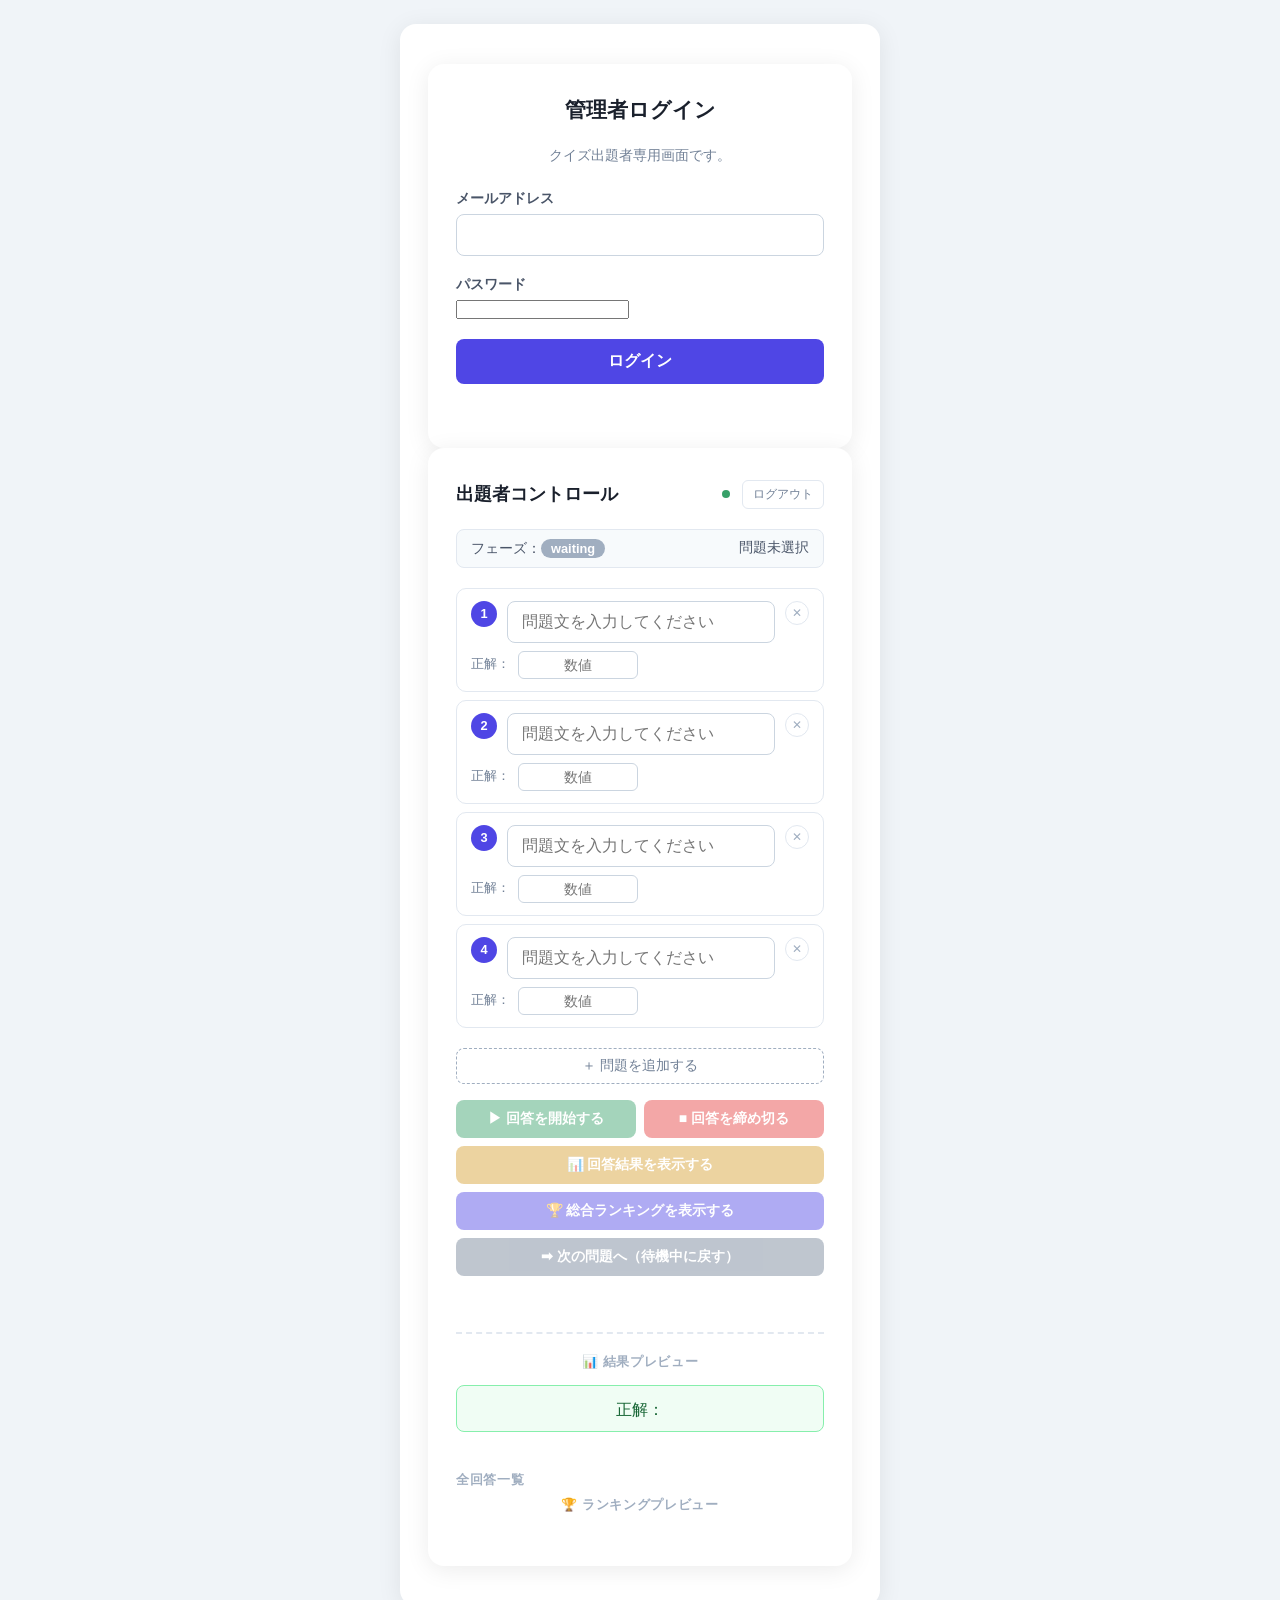
==== commit 7d53e543: "問題文修正" ====
--- a/admin.html
+++ b/admin.html
@@ -58,52 +58,11 @@
       </div>
 
       <!-- ===== 問題リスト =====
-           各 li をクリックすると選択状態になる。
-           data-num: 問題番号（JS が参照する）
-           data-text: 問題文（JS が Supabase に送る） -->
-      <ul class="q-list" id="q-list">
-        <li class="q-item" data-num="1" data-text="円周率を小数第2位まで答えてください（小数第2位まで）。">
-          <div class="q-item-top">
-            <span class="q-num-badge">1</span>
-            <span class="q-text-label">円周率を答えてください（小数第2位まで）。</span>
-          </div>
-          <!-- 正解の数値をここに入力する。JS が読み取ってポイント計算に使う -->
-          <div class="correct-input-wrap">
-            <label>正解：</label>
-            <input type="number" class="correct-val" step="any" placeholder="3.14" />
-          </div>
-        </li>
-        <li class="q-item" data-num="2" data-text="地球から月までの距離は何万kmですか？（小数第2位まで）">
-          <div class="q-item-top">
-            <span class="q-num-badge">2</span>
-            <span class="q-text-label">地球から月までの距離は何万kmですか？（小数第2位まで）</span>
-          </div>
-          <div class="correct-input-wrap">
-            <label>正解：</label>
-            <input type="number" class="correct-val" step="any" placeholder="38.44" />
-          </div>
-        </li>
-        <li class="q-item" data-num="3" data-text="光の速さは秒速何万kmですか？（小数第2位まで）">
-          <div class="q-item-top">
-            <span class="q-num-badge">3</span>
-            <span class="q-text-label">光の速さは秒速何万kmですか？（小数第2位まで）</span>
-          </div>
-          <div class="correct-input-wrap">
-            <label>正解：</label>
-            <input type="number" class="correct-val" step="any" placeholder="29.98" />
-          </div>
-        </li>
-        <li class="q-item" data-num="4" data-text="日本一長い川は何kmですか？（整数で回答）">
-          <div class="q-item-top">
-            <span class="q-num-badge">4</span>
-            <span class="q-text-label">日本一長い川は何kmですか？（整数で回答）</span>
-          </div>
-          <div class="correct-input-wrap">
-            <label>正解：</label>
-            <input type="number" class="correct-val" step="any" placeholder="367" />
-          </div>
-        </li>
-      </ul>
+           問題は JS（admin.js の addQuestion）で動的に追加・削除できる。
+           問題文は HTML に書かず当日に入力する（個人情報をコードに残さないため） -->
+      <ul class="q-list" id="q-list"></ul>
+      <!-- 問題を追加するボタン -->
+      <button type="button" id="btn-add-question" class="btn-add-question">＋ 問題を追加する</button>
 
       <!-- ===== 操作ボタン群 =====
            フェーズに応じて JS が有効/無効を切り替える。
--- a/style.css
+++ b/style.css
@@ -287,7 +287,51 @@
   font-size: .8rem; font-weight: 700;
 }
 .q-item.active .q-num-badge { background: #312e81; } /* 選択中は濃い紫 */
-.q-text-label { font-size: .9rem; color: #2d3748; line-height: 1.5; }
+/* 「問題を追加する」ボタン */
+.btn-add-question {
+  width: 100%;
+  padding: 8px;
+  margin-bottom: 16px;
+  background: none;
+  border: 1px dashed #a0aec0;
+  border-radius: 8px;
+  font-size: .875rem;
+  color: #718096;
+  cursor: pointer;
+  transition: border-color .2s, color .2s;
+}
+.btn-add-question:hover { border-color: #4f46e5; color: #4f46e5; }
+
+/* 各問題行の削除ボタン（×） */
+.btn-delete-question {
+  flex-shrink: 0;
+  width: 24px;
+  height: 24px;
+  padding: 0;
+  background: none;
+  border: 1px solid #e2e8f0;
+  border-radius: 50%;
+  font-size: .75rem;
+  color: #a0aec0;
+  cursor: pointer;
+  line-height: 1;
+  transition: border-color .2s, color .2s, background .2s;
+}
+.btn-delete-question:hover { border-color: #e53e3e; color: #fff; background: #e53e3e; }
+
+/* 問題文入力欄（q-text-label の代わりに使う自由入力フィールド） */
+.q-text-input {
+  flex: 1;
+  padding: 5px 10px;
+  border: 1px solid #cbd5e0;
+  border-radius: 6px;
+  font-size: .9rem;
+  color: #2d3748;
+  outline: none;
+  min-width: 0; /* flex 内で縮みすぎないよう */
+}
+.q-text-input:focus { border-color: #4f46e5; box-shadow: 0 0 0 2px rgba(79,70,229,.1); }
+.q-item.active .q-text-input { border-color: #4f46e5; }
 
 /* 正解入力欄（問題リスト内の小さなフォーム） */
 .correct-input-wrap { display: flex; align-items: center; gap: 8px; }
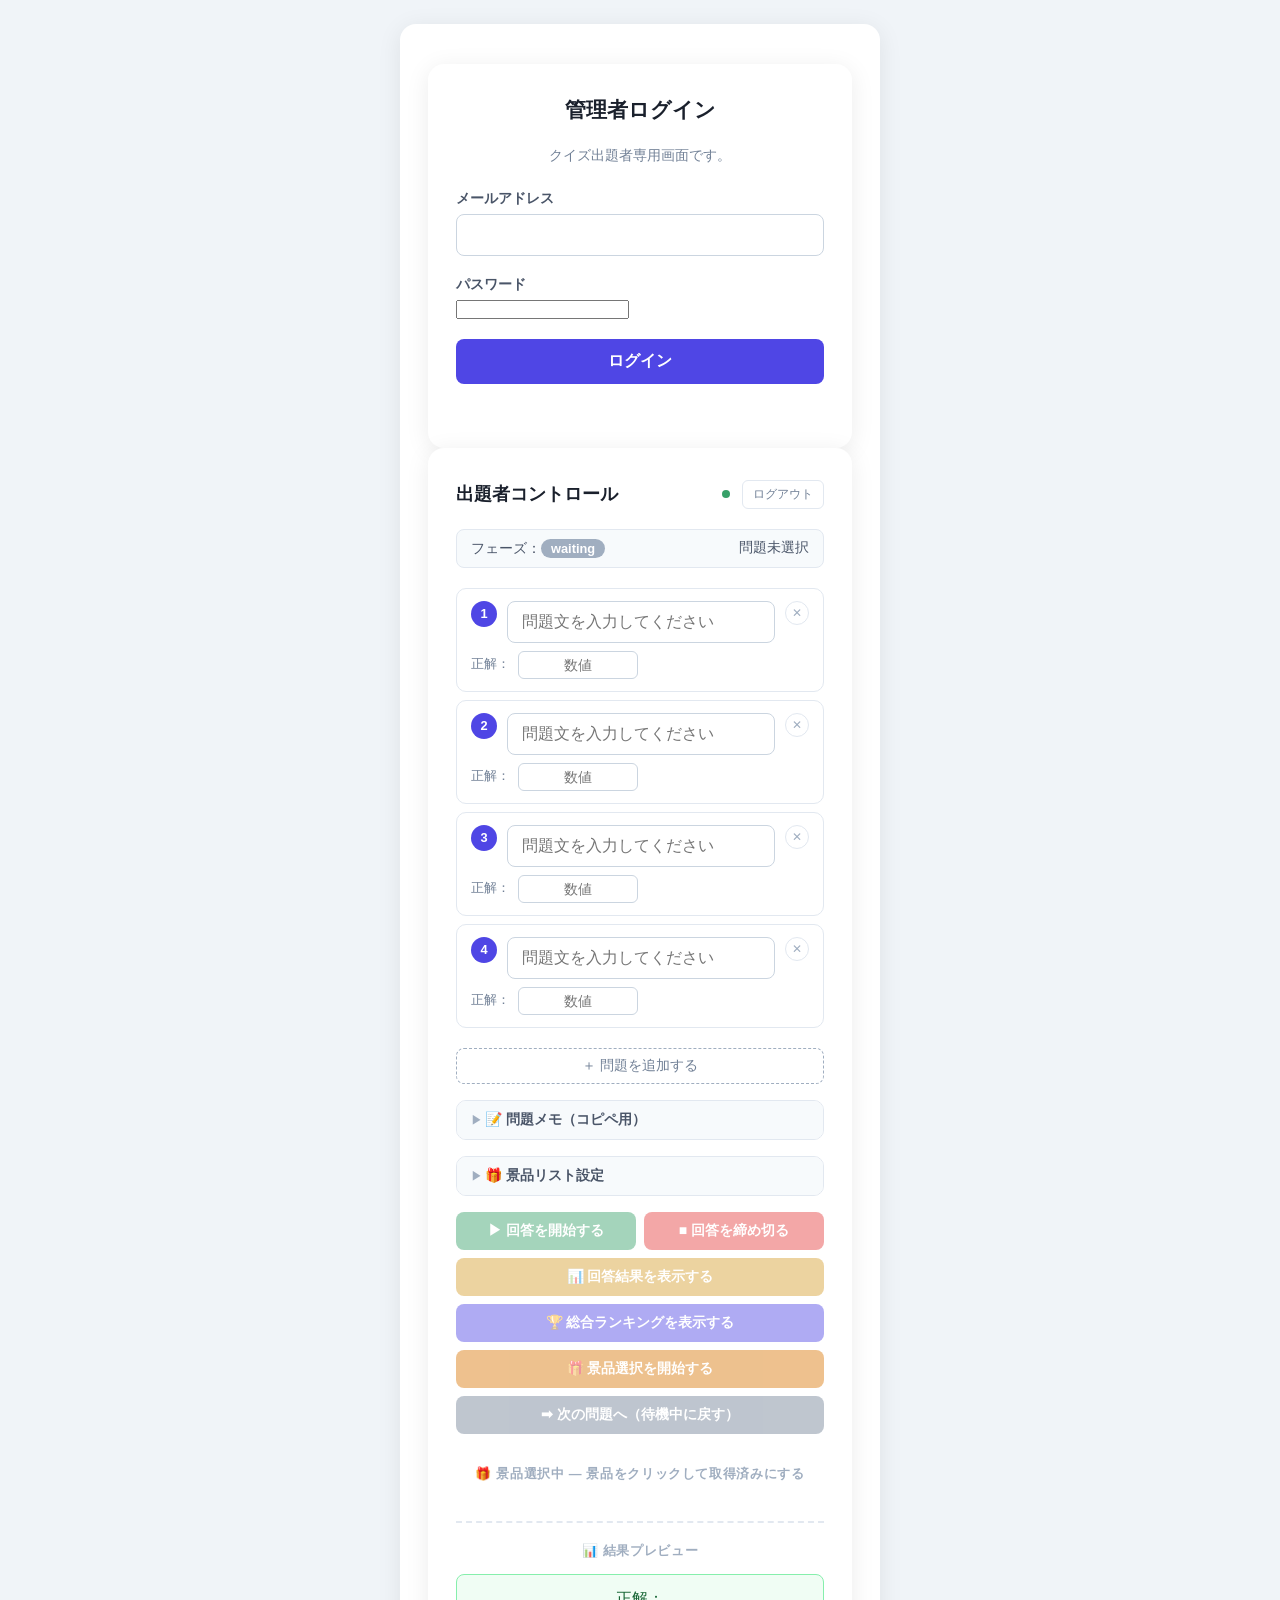
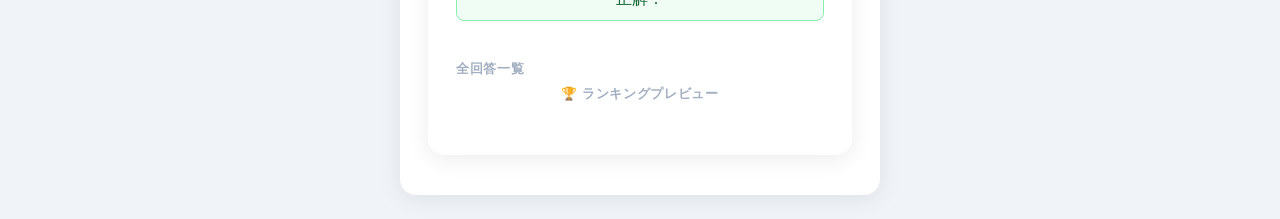
==== commit 9748a7c7: "景品選択画面追加" ====
--- a/admin.html
+++ b/admin.html
@@ -64,6 +64,26 @@
       <!-- 問題を追加するボタン -->
       <button type="button" id="btn-add-question" class="btn-add-question">＋ 問題を追加する</button>
 
+      <!-- ===== 問題メモ =====
+           ここに書いた内容は localStorage に自動保存される。
+           GitHub には一切アップロードされない。
+           「→ 選択中の問題へ」でクリックした問題文を入力欄に流し込める。 -->
+      <details id="memo-details" class="memo-panel">
+        <summary class="memo-summary">📝 問題メモ（コピペ用）</summary>
+        <div id="memo-list" class="memo-list"></div>
+        <button type="button" id="btn-add-memo" class="btn-add-memo">＋ メモを追加する</button>
+      </details>
+
+      <!-- ===== 景品設定 =====
+           景品名を事前に登録しておく折りたたみパネル。
+           「景品選択を開始する」を押したときに DB に保存される。
+           景品名は localStorage にも自動保存され、次回も残る。 -->
+      <details id="prize-setup" class="memo-panel">
+        <summary class="memo-summary">🎁 景品リスト設定</summary>
+        <div id="prize-setup-list" class="prize-setup-list"></div>
+        <button type="button" id="btn-add-prize-item" class="btn-add-memo">＋ 景品を追加する</button>
+      </details>
+
       <!-- ===== 操作ボタン群 =====
            フェーズに応じて JS が有効/無効を切り替える。
            初期状態はすべて disabled（問題を選択するまで押せない） -->
@@ -76,12 +96,21 @@
         <button class="btn btn-results" id="btn-results" disabled>📊 回答結果を表示する</button>
         <!-- 総合ランキング表示 → フェーズを "ranking" に変更 -->
         <button class="btn btn-ranking" id="btn-ranking" disabled>🏆 総合ランキングを表示する</button>
+        <!-- 景品選択開始 → フェーズを "prizes" に変更 -->
+        <button class="btn btn-prizes"  id="btn-prizes"  disabled>🎁 景品選択を開始する</button>
         <!-- 次の問題へ → フェーズを "waiting" に戻す -->
         <button class="btn btn-next"    id="btn-next"    disabled>➡ 次の問題へ（待機中に戻す）</button>
       </div>
 
       <!-- JS が操作結果のメッセージ（「集計完了！」など）を表示する場所 -->
       <p class="admin-msg" id="admin-msg"></p>
+
+      <!-- ===== 景品選択グリッド（phase=prizes のときに表示） =====
+           管理者が景品をクリックすると「取得済み」になり参加者画面も更新される -->
+      <div id="admin-prize-section" class="hidden">
+        <p class="admin-preview-label">🎁 景品選択中 — 景品をクリックして取得済みにする</p>
+        <div id="admin-prize-grid" class="prize-grid"></div>
+      </div>
 
       <!-- ===== 結果プレビュー =====
            「結果を表示」または「総合ランキングを表示」を押したときに
--- a/style.css
+++ b/style.css
@@ -287,6 +287,112 @@
   font-size: .8rem; font-weight: 700;
 }
 .q-item.active .q-num-badge { background: #312e81; } /* 選択中は濃い紫 */
+/* ===== 問題メモパネル ===== */
+
+/* <details> 全体 */
+.memo-panel {
+  margin-bottom: 16px;
+  border: 1px solid #e2e8f0;
+  border-radius: 10px;
+  overflow: hidden;
+}
+
+/* 折りたたみ見出し（クリックで開閉） */
+.memo-summary {
+  padding: 10px 14px;
+  font-size: .875rem;
+  font-weight: 600;
+  color: #4a5568;
+  cursor: pointer;
+  user-select: none;
+  list-style: none; /* デフォルトの▶を非表示 */
+  background: #f7fafc;
+}
+.memo-summary::-webkit-details-marker { display: none; }
+.memo-summary::before { content: '▶ '; font-size: .7rem; color: #a0aec0; }
+details[open] .memo-summary::before { content: '▼ '; }
+
+/* メモ行の一覧 */
+.memo-list {
+  display: flex;
+  flex-direction: column;
+  gap: 8px;
+  padding: 12px 14px 4px;
+}
+
+/* 1つのメモ行（テキストエリア＋ボタン） */
+.memo-row {
+  display: flex;
+  flex-direction: column;
+  gap: 6px;
+}
+
+/* メモのテキストエリア */
+.memo-textarea {
+  width: 100%;
+  padding: 8px 10px;
+  border: 1px solid #e2e8f0;
+  border-radius: 6px;
+  font-size: .875rem;
+  color: #2d3748;
+  resize: vertical; /* 縦方向のみリサイズ可 */
+  font-family: inherit;
+  line-height: 1.5;
+  outline: none;
+  transition: border-color .2s;
+}
+.memo-textarea:focus { border-color: #4f46e5; }
+
+/* ボタン行（コピー＋削除） */
+.memo-actions {
+  display: flex;
+  gap: 6px;
+  justify-content: flex-end;
+}
+
+/* 「→ 選択中の問題へ」ボタン */
+.btn-memo-copy {
+  padding: 4px 12px;
+  background: #4f46e5;
+  color: #fff;
+  border: none;
+  border-radius: 6px;
+  font-size: .8rem;
+  font-weight: 600;
+  cursor: pointer;
+  transition: background .2s;
+}
+.btn-memo-copy:hover { background: #4338ca; }
+
+/* メモ削除ボタン（×） */
+.btn-memo-delete {
+  padding: 4px 8px;
+  background: none;
+  border: 1px solid #e2e8f0;
+  border-radius: 6px;
+  font-size: .8rem;
+  color: #a0aec0;
+  cursor: pointer;
+  transition: border-color .2s, color .2s;
+}
+.btn-memo-delete:hover { border-color: #e53e3e; color: #e53e3e; }
+
+/* 「メモを追加する」ボタン */
+.btn-add-memo {
+  display: block;
+  width: calc(100% - 28px);
+  margin: 8px 14px 12px;
+  padding: 6px;
+  background: none;
+  border: 1px dashed #cbd5e0;
+  border-radius: 6px;
+  font-size: .8rem;
+  color: #a0aec0;
+  cursor: pointer;
+  transition: border-color .2s, color .2s;
+}
+.btn-add-memo:hover { border-color: #4f46e5; color: #4f46e5; }
+
 /* 「問題を追加する」ボタン */
 .btn-add-question {
   width: 100%;
@@ -369,6 +475,8 @@
 .btn-ranking:hover:not(:disabled) { background: #4338ca; }
 .btn-next    { background: #718096; color: #fff; grid-column: 1 / -1; } /* グレー：次へ（全幅） */
 .btn-next:hover:not(:disabled)    { background: #4a5568; }
+.btn-prizes  { background: #d97706; color: #fff; grid-column: 1 / -1; } /* オレンジ：景品（全幅） */
+.btn-prizes:hover:not(:disabled)  { background: #b45309; }
 
 .admin-msg { font-size: .875rem; color: #718096; text-align: center; min-height: 1.4em; margin-top: 4px; }
 
@@ -689,3 +797,106 @@
   transition: border-color .2s, color .2s;
 }
 .ba-reset-btn:hover { border-color: #e53e3e; color: #e53e3e; } /* ホバー時に赤くなる（警告色） */
+
+/* ============================================================
+   景品選択グリッド（admin.html / index.html 共通）
+   ============================================================ */
+
+/* 景品カードのグリッドレイアウト（横に並べて折り返す） */
+.prize-grid,
+.prize-list {
+  display: flex;
+  flex-wrap: wrap;
+  gap: 10px;
+  margin: 12px 0 16px;
+}
+
+/* 各景品カード */
+.prize-item {
+  flex: 0 0 calc(50% - 5px); /* 2列で並べる */
+  box-sizing: border-box;
+  background: #fff;
+  border: 2px solid #d97706;
+  border-radius: 12px;
+  padding: 14px 12px;
+  text-align: center;
+  font-size: .95rem;
+  font-weight: 600;
+  color: #92400e;
+  transition: background .2s, border-color .2s, color .2s, opacity .2s;
+}
+
+/* 管理者画面では景品カードをクリック可能にする */
+.prize-grid .prize-item {
+  cursor: pointer;
+}
+.prize-grid .prize-item:hover:not(.taken) {
+  background: #fef3c7;
+  border-color: #b45309;
+}
+
+/* 取得済みの景品：グレーアウトしてクリック不可に見せる */
+.prize-item.taken {
+  background: #f7fafc;
+  border-color: #e2e8f0;
+  color: #a0aec0;
+  cursor: default;
+  opacity: .6;
+  text-decoration: line-through;
+}
+
+/* 取得済みラベル（カード内の「✓ テーブルA」など） */
+.prize-taken-by {
+  display: block;
+  font-size: .75rem;
+  font-weight: 400;
+  color: #a0aec0;
+  margin-top: 4px;
+  text-decoration: none;
+}
+
+/* 参加者画面の景品リストは表示のみ（クリック不可） */
+.prize-list .prize-item {
+  cursor: default;
+}
+
+/* 景品設定パネル内の行（名前入力＋削除ボタン） */
+.prize-setup-list {
+  display: flex;
+  flex-direction: column;
+  gap: 6px;
+  margin-bottom: 8px;
+}
+
+.prize-setup-row {
+  display: flex;
+  align-items: center;
+  gap: 6px;
+}
+
+.prize-setup-row input {
+  flex: 1;
+  padding: 6px 10px;
+  border: 1px solid #cbd5e0;
+  border-radius: 6px;
+  font-size: .875rem;
+  outline: none;
+}
+.prize-setup-row input:focus { border-color: #d97706; box-shadow: 0 0 0 2px rgba(217,119,6,.1); }
+
+/* 景品設定行の削除ボタン */
+.btn-delete-prize {
+  flex-shrink: 0;
+  width: 24px;
+  height: 24px;
+  padding: 0;
+  background: none;
+  border: 1px solid #e2e8f0;
+  border-radius: 50%;
+  font-size: .75rem;
+  color: #a0aec0;
+  cursor: pointer;
+  line-height: 1;
+  transition: border-color .2s, color .2s, background .2s;
+}
+.btn-delete-prize:hover { border-color: #e53e3e; color: #fff; background: #e53e3e; }
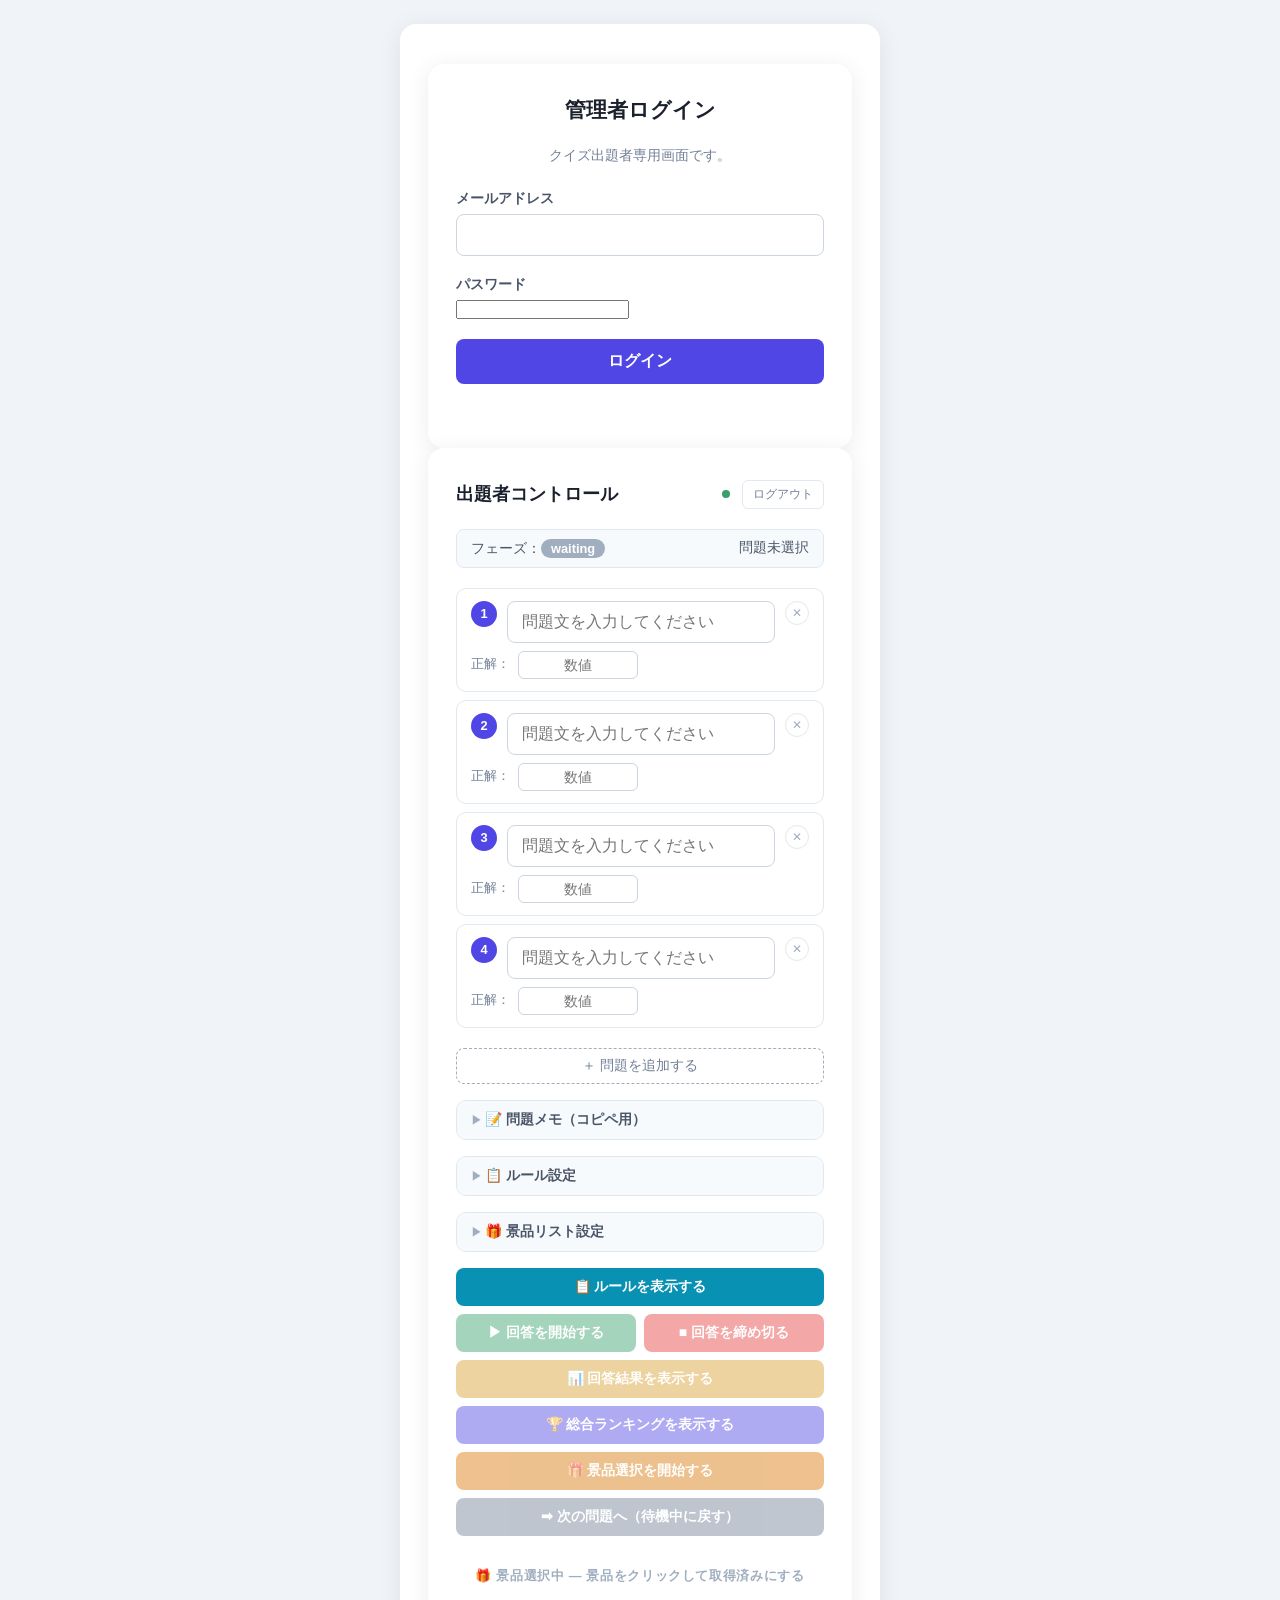
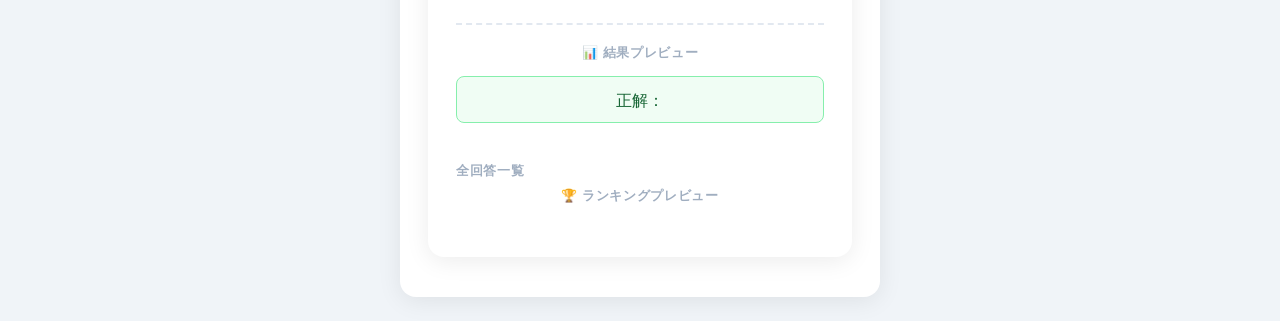
==== commit 394defef: "ルール画面を追加" ====
--- a/admin.html
+++ b/admin.html
@@ -74,6 +74,16 @@
         <button type="button" id="btn-add-memo" class="btn-add-memo">＋ メモを追加する</button>
       </details>
 
+      <!-- ===== ルール設定 =====
+           ルール本文を事前に入力しておく折りたたみパネル。
+           内容は localStorage に自動保存され、次回も残る。
+           「ルールを表示する」を押すと参加者画面に配信される。 -->
+      <details id="rules-setup" class="memo-panel">
+        <summary class="memo-summary">📋 ルール設定</summary>
+        <textarea id="rules-textarea" class="rules-edit-textarea"
+          rows="6" placeholder="ここにルールを入力してください（改行可）"></textarea>
+      </details>
+
       <!-- ===== 景品設定 =====
            景品名を事前に登録しておく折りたたみパネル。
            「景品選択を開始する」を押したときに DB に保存される。
@@ -88,6 +98,8 @@
            フェーズに応じて JS が有効/無効を切り替える。
            初期状態はすべて disabled（問題を選択するまで押せない） -->
       <div class="action-grid">
+        <!-- ルール表示 → フェーズを "rules" に変更（いつでも押せる） -->
+        <button class="btn btn-rules"   id="btn-rules"   >📋 ルールを表示する</button>
         <!-- 回答受付を開始 → フェーズを "open" に変更 -->
         <button class="btn btn-open"    id="btn-open"    disabled>▶ 回答を開始する</button>
         <!-- 回答を締め切る → フェーズを "closed" に変更 -->
--- a/style.css
+++ b/style.css
@@ -477,6 +477,8 @@
 .btn-next:hover:not(:disabled)    { background: #4a5568; }
 .btn-prizes  { background: #d97706; color: #fff; grid-column: 1 / -1; } /* オレンジ：景品（全幅） */
 .btn-prizes:hover:not(:disabled)  { background: #b45309; }
+.btn-rules   { background: #0891b2; color: #fff; grid-column: 1 / -1; } /* 水色：ルール（全幅） */
+.btn-rules:hover:not(:disabled)   { background: #0e7490; }
 
 .admin-msg { font-size: .875rem; color: #718096; text-align: center; min-height: 1.4em; margin-top: 4px; }
 
@@ -797,6 +799,40 @@
   transition: border-color .2s, color .2s;
 }
 .ba-reset-btn:hover { border-color: #e53e3e; color: #e53e3e; } /* ホバー時に赤くなる（警告色） */
+
+/* ============================================================
+   ルール表示画面（index.html）
+   ============================================================ */
+
+/* ルール本文の表示エリア */
+.rules-body {
+  margin-top: 16px;
+  padding: 16px;
+  background: #f7fafc;
+  border: 1px solid #e2e8f0;
+  border-radius: 10px;
+  font-size: .95rem;
+  line-height: 1.8;
+  color: #2d3748;
+  text-align: left;
+  white-space: pre-wrap; /* 改行・スペースをそのまま表示 */
+  word-break: break-word;
+}
+
+/* ルール設定パネルのテキストエリア（管理者画面） */
+.rules-edit-textarea {
+  width: 100%;
+  padding: 10px 12px;
+  border: 1px solid #cbd5e0;
+  border-radius: 8px;
+  font-size: .875rem;
+  line-height: 1.7;
+  color: #2d3748;
+  resize: vertical; /* 縦方向にのみリサイズ可能 */
+  outline: none;
+  margin-top: 8px;
+}
+.rules-edit-textarea:focus { border-color: #0891b2; box-shadow: 0 0 0 2px rgba(8,145,178,.1); }
 
 /* ============================================================
    景品選択グリッド（admin.html / index.html 共通）
